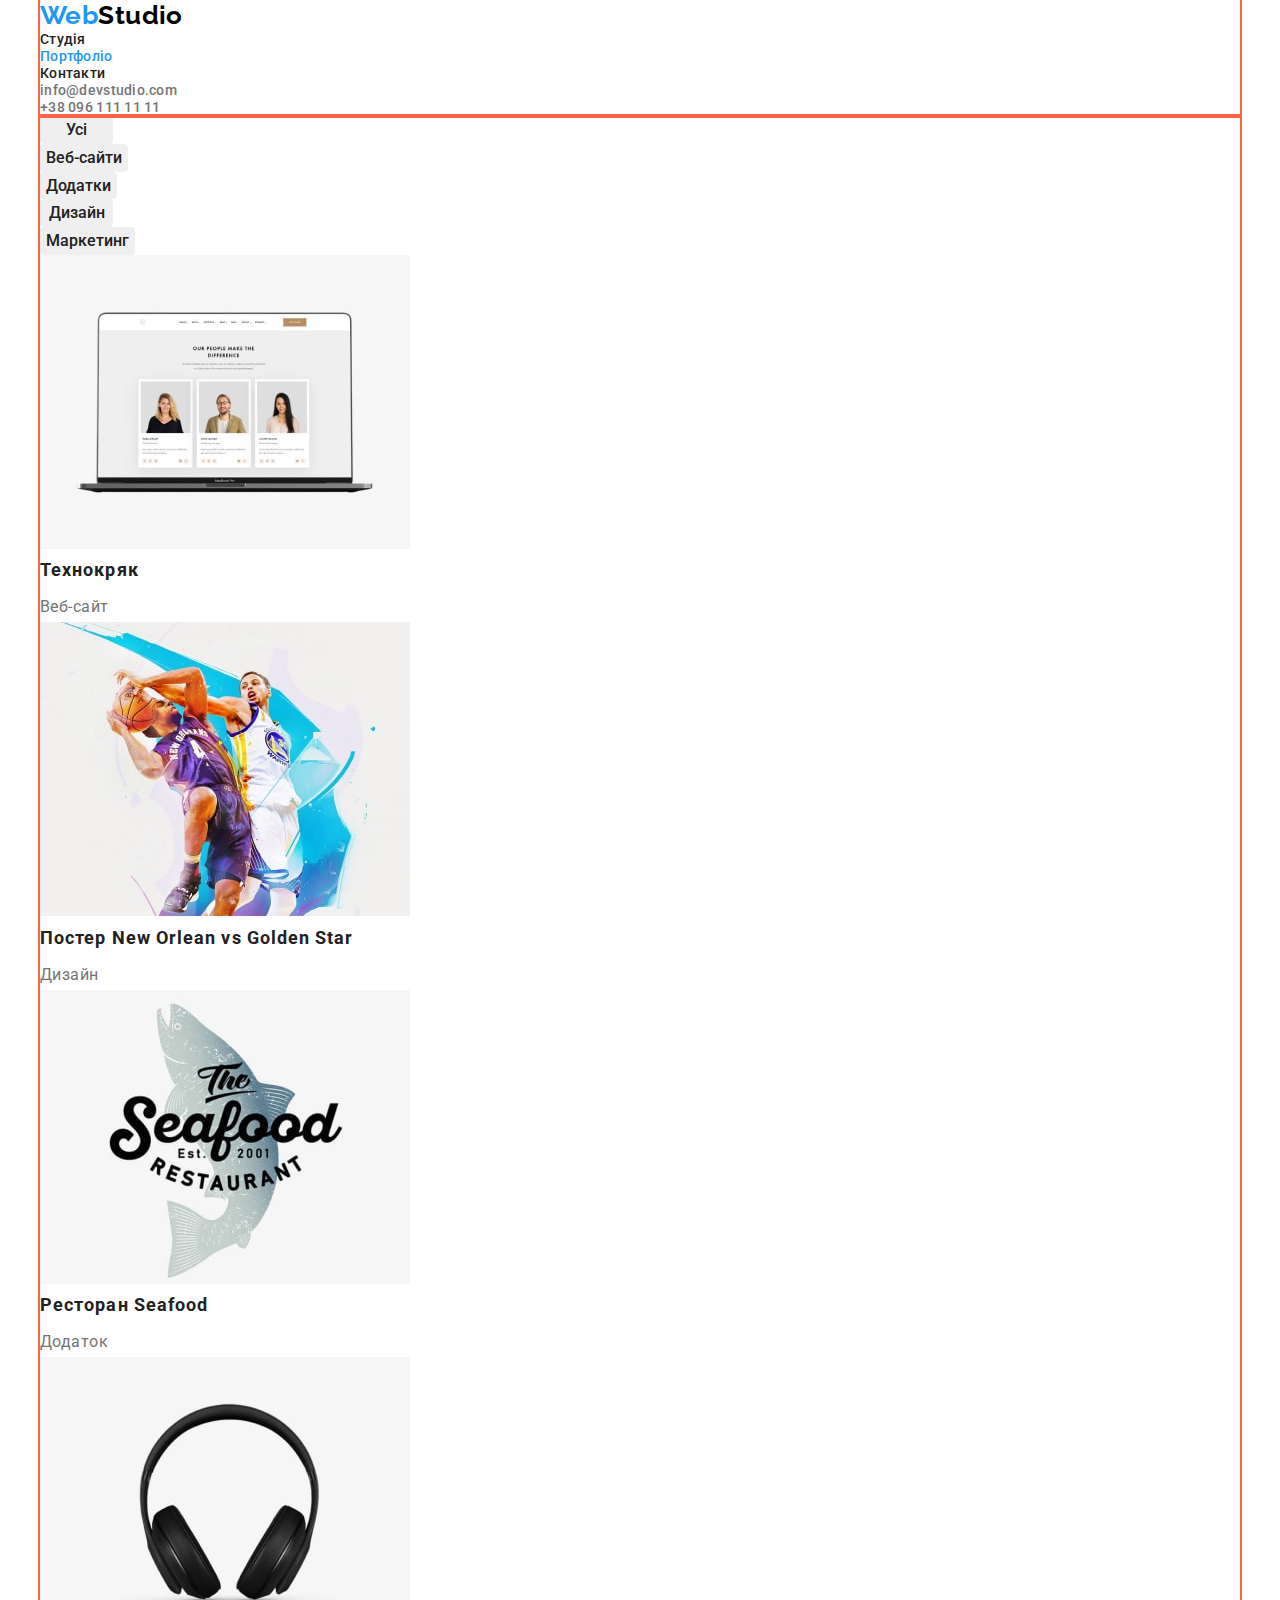
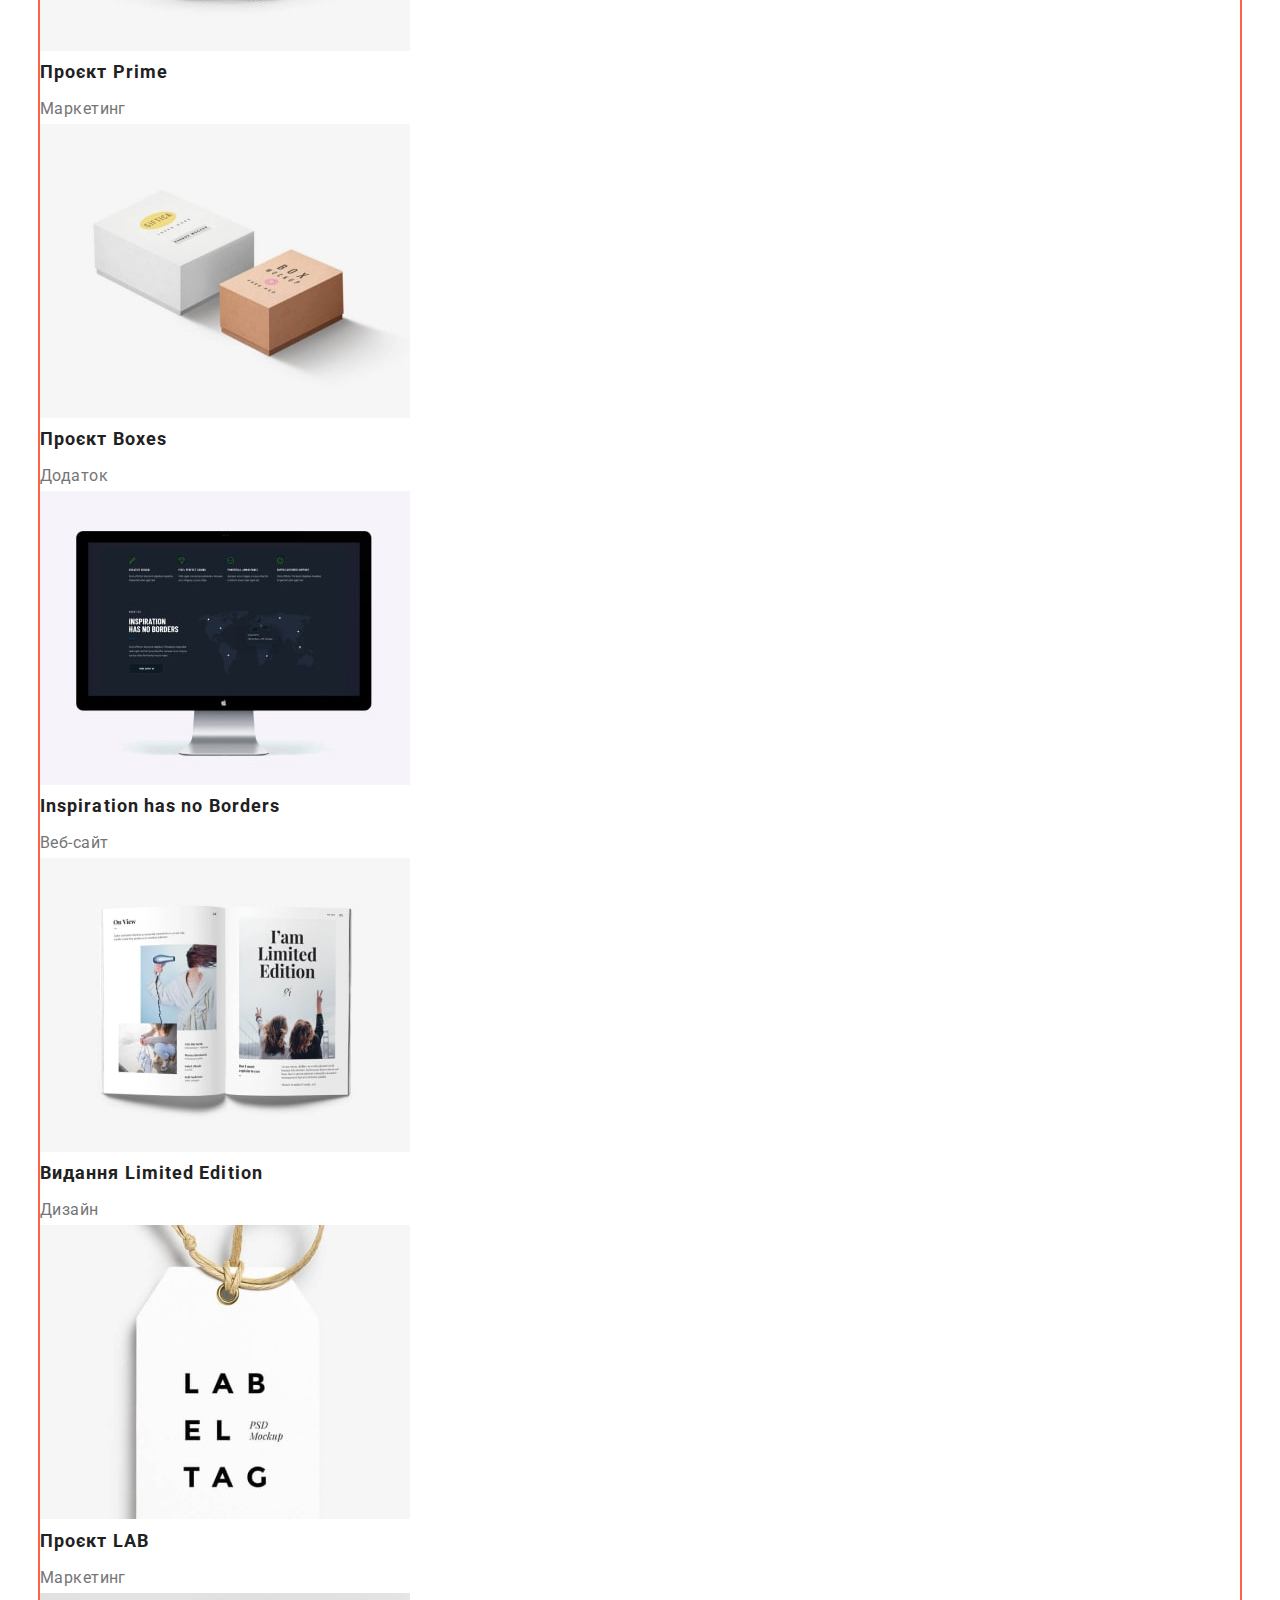
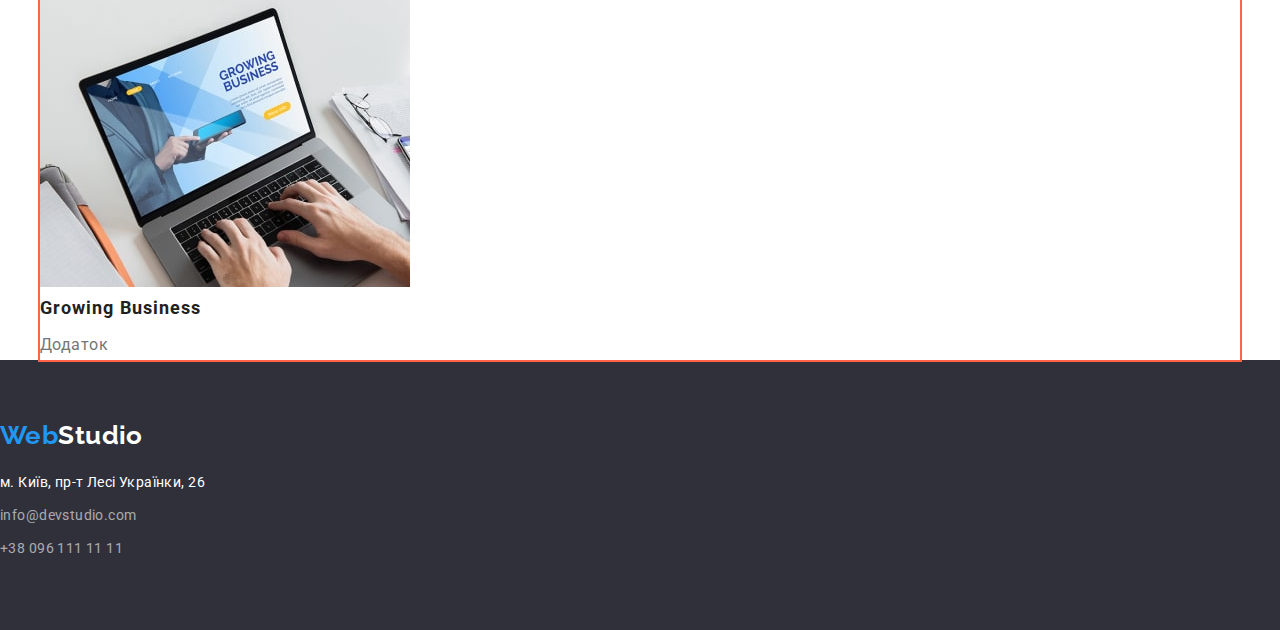
==== portfolio.html @ 676c5f04 "add container" ====
<!DOCTYPE html>
<html lang="uk">
  <head>
    <meta charset="UTF-8" />
    <meta http-equiv="X-UA-Compatible" content="IE=edge" />
    <meta name="viewport" content="width=device-width, initial-scale=1.0" />
    <title>WebStudio</title>
    <link rel="preconnect" href="https://fonts.googleapis.com" />
    <link rel="preconnect" href="https://fonts.gstatic.com" crossorigin />
    <link
      href="https://fonts.googleapis.com/css2?family=Raleway:wght@700&family=Roboto:wght@400;500;700;900&display=swap"
      rel="stylesheet"
    />
    <link
      rel="stylesheet"
      href="https://cdnjs.cloudflare.com/ajax/libs/modern-normalize/1.1.0/modern-normalize.min.css"
    />
    <link rel="stylesheet" href="./css/styles.css" />
  </head>
  <body>
    <!--header-->
    <header class="header">
      <div class="container">
        <nav class="nav">
          <a href="./index.html" class="logo link"
            ><span class="nav-logo">Web</span>Studio</a
          >
          <ul class="nav-list list">
            <li class="nav-item">
              <a href="./index.html" class="nav-link link">Студія</a>
            </li>
            <li class="nav-item">
              <a href="" class="nav-link link"
                ><span class="nav-inner">Портфоліо</span></a
              >
            </li>
            <li>
              <a href="" class="nav-link link">Контакти</a>
            </li>
          </ul>
        </nav>
        <ul class="nav-list list">
          <li class="contact-item">
            <a href="mailto:info@devstudio.com" class="nav-contact link"
              >info@devstudio.com</a
            >
          </li>
          <li class="contact-item">
            <a href="tel:+380961111111" class="nav-contact link"
              >+38 096 111 11 11</a
            >
          </li>
        </ul>
      </div>
    </header>

    <main>
      <!-- Content -->
      <section class="content section">
        <div class="container">
          <h1 class="visually-hidden">Portfolio</h1>

          <ul class="content-list list">
            <li class="content-btn-item">
              <button type="button" class="content-btn link">Усі</button>
            </li>
            <li class="content-btn-item">
              <button type="button" class="content-btn link">Веб-сайти</button>
            </li>
            <li class="content-btn-item">
              <button type="button" class="content-btn link">Додатки</button>
            </li>
            <li class="content-btn-item">
              <button type="button" class="content-btn link">Дизайн</button>
            </li>
            <li class="content-btn-item">
              <button type="button" class="content-btn link">Маркетинг</button>
            </li>
          </ul>
          <ul class="content-list list">
            <li class="content-item item">
              <img
                src="./images/img-portfolio1.jpg"
                alt="gallery"
                width="370"
                height="294"
              />
              <h2 class="content-title title">Технокряк</h2>
              <p class="content-text text">Веб-сайт</p>
            </li>
            <li class="content-item item">
              <img
                src="./images/img-portfolio2.jpg"
                alt="gallery"
                width="370"
                height="294"
              />
              <h2 class="content-title title">
                Постер New Orlean vs Golden Star
              </h2>
              <p class="content-text text">Дизайн</p>
            </li>
            <li class="content-item item">
              <img
                src="./images/img-portfolio3.jpg"
                alt="gallery"
                width="370"
                height="294"
              />
              <h2 class="content-title title">Ресторан Seafood</h2>
              <p class="content-text text">Додаток</p>
            </li>
            <li class="content-item item">
              <img
                src="./images/img-portfolio4.jpg"
                alt="gallery"
                width="370"
                height="294"
              />
              <h2 class="content-title title">Проєкт Prime</h2>
              <p class="content-text text">Маркетинг</p>
            </li>
            <li class="content-item item">
              <img
                src="./images/img-portfolio5.jpg"
                alt="gallery"
                width="370"
                height="294"
              />
              <h2 class="content-title title">Проєкт Boxes</h2>
              <p class="content-text text">Додаток</p>
            </li>
            <li class="content-item item">
              <img
                src="./images/img-portfolio6.jpg"
                alt="gallery"
                width="370"
                height="294"
              />
              <h2 class="content-title title">Inspiration has no Borders</h2>
              <p class="content-text text">Веб-сайт</p>
            </li>
            <li>
              <img
                src="./images/img-portfolio7.jpg"
                alt="gallery"
                width="370"
                height="294"
              />
              <h2 class="content-title title">Видання Limited Edition</h2>
              <p class="content-text text">Дизайн</p>
            </li>
            <li class="content-item item">
              <img
                src="./images/img-portfolio8.jpg"
                alt="gallery"
                width="370"
                height="294"
              />
              <h2 class="content-title title">Проєкт LAB</h2>
              <p class="content-text text">Маркетинг</p>
            </li>
            <li class="content-item item">
              <img
                src="./images/img-portfolio9.jpg"
                alt="gallery"
                width="370"
                height="294"
              />
              <h2 class="content-title title">Growing Business</h2>
              <p class="content-text text">Додаток</p>
            </li>
          </ul>
        </div>
      </section>
    </main>
    <!--Footer-->
    <footer class="footer">
      <a href="./index.html" class="logo link"
        ><span class="footer-logo">Web</span>Studio</a
      >
      <address class="address">
        <ul class="footer-list list">
          <li class="footer-item item">
            <a href="" class="footer-adress link"
              >м. Київ, пр-т Лесі Українки, 26</a
            >
          </li>
          <li class="footer-item item">
            <a href="mailto:info@devstudio.com " class="footer-contact link"
              >info@devstudio.com</a
            >
          </li>
          <li class="footer-item item">
            <a href="tel:+380961111111" class="footer-contact link"
              >+38 096 111 11 11</a
            >
          </li>
        </ul>
      </address>
    </footer>
  </body>
</html>
---- css/styles.css ----
/* основний колір текста  #757575; */
/* вторинний колір текста #212121; */
/* колір акцент #2196F3; */
/* білий #FFFFFF; */
/* чорний колір #000000 */

/* основний колір фона #F5F5F5; */
/* вторинний колір фона #F5F4FA; */
/* колір фона футера #2F303A; */

:root {
  --primary-text-color: #757575;
  --title-text-color: #212121;
  --accent: #2196f3;
  --white-color: #ffffff;
  --black-color: #000000;

  --primary-bcg-color: #f5f5f5;
  --secondary-bcg-color: #f5f4fa;
  --footer-bcg-color: #2f303a;

  --color-white-shadow: rgba(255, 255, 255, 0.6);
}

/* =========================================BODY*/

body {
  color: var(--primary-text-color);
  background-color: var(--white-color);
  font-family: "Roboto", sans-serif;
  font-size: 14px;
  letter-spacing: 0.03em;
}

.container {
  width: 1200px;
  margin: 0 auto;
  outline: 2px solid tomato;
}

.list {
  list-style: none;
  margin: 0;
  padding: 0;
}

.link {
  text-decoration: none;
  cursor: pointer;
}

.title {
  color: var(--title-text-color);
}

.visually-hidden {
  position: absolute;
  width: 1px;
  height: 1px;
  margin: -1px;
  border: 0;
  padding: 0;

  white-space: nowrap;
  clip-path: inset(100%);
  clip: rect(0 0 0 0);
  overflow: hidden;
}

/* =========================================LOGO*/
.logo {
  color: var(--black-color);

  font-family: "Raleway", cursive;
  font-weight: 700;
  font-size: 26px;
  line-height: 1.19;
}

.nav-logo {
  color: var(--accent);
}

.footer .logo {
  display: inline-block;
  color: var(--white-color);
  padding-top: 60px;
  margin-bottom: 20px;
}

.footer-logo {
  color: var(--accent);
}

/* =======================================NAV*/

.nav-link {
  color: var(--title-text-color);

  font-weight: 500;
  line-height: 1.14;
  letter-spacing: 0.02em;
}

.nav-link:hover,
.nav-link:focus {
  color: var(--accent);
}

.nav-inner {
  color: var(--accent);
}

.nav-contact {
  color: var(--primary-text-color);
  font-weight: 500;
  line-height: 1.14;
  letter-spacing: 0.02em;
}

.nav-contact:hover,
.nav-contact:focus {
  color: var(--accent);
}

/* ======================================HERO*/
.hero {
  background-color: var(--footer-bcg-color);
  color: var(--white-color);
  text-align: center;
}

.hero-title {
  font-weight: 900;
  font-size: 44px;
  line-height: 1.36;
  letter-spacing: 0.06em;
  text-transform: uppercase;

  margin-top: 0;
  margin-bottom: 30px;
}

.hero-btn {
  display: inline-block;
  padding: 10px 32px;
  border-radius: 4px;
  min-width: 216px;
  border: 0;

  color: var(--white-color);
  background-color: var(--accent);

  font-family: inherit;
  font-weight: 700;
  font-size: 16px;
  line-height: 1.88;
  text-align: center;
  letter-spacing: 0.06em;
  box-shadow: 0px 4px 4px rgba(0, 0, 0, 0.15);
}

.hero-btn:hover,
.hero-btn:focus {
  color: var(--title-text-color);
}

/* =====================================ABOUT*/
.about-title {
  font-size: 14px;
  line-height: 1.14;
  text-transform: uppercase;
  margin-top: 0;
  margin-bottom: 10px;
}

.about-text {
  line-height: 1.71;
  margin: 0;
}

.about-list {
  margin-bottom: 94px;
}

/* ======================================WORK*/

.section-title {
  font-size: 36px;
  line-height: 1.17;
  text-align: center;

  margin-top: 0;
  margin-bottom: 50px;
}

.work-list {
  margin-bottom: 94px;
}
/* ======================================TEAM*/

.team-subtitle {
  font-weight: 500;
  font-size: 16px;
  line-height: 1.18;
  text-align: center;
  margin-top: 0;
  margin-bottom: 10px;
}

.team-text {
  font-size: 16px;
  line-height: 1.18;
  text-align: center;
  margin: 0;
}

.team-list {
  margin-bottom: 94px;
}

/* ====================================FOOTER*/

.footer {
  background-color: var(--footer-bcg-color);
}

.address {
  font-style: normal;
}

.footer-contact,
.footer-adress {
  font-weight: 400;
  line-height: 1.71;
}

.footer-adress {
  color: var(--white-color);
}

.footer-contact:hover,
.footer-contact:focus {
  color: var(--accent);
}

.footer-contact {
  color: var(--color-white-shadow);
}

.footer-item {
  margin-bottom: 9px;
}

.footer-list {
  display: inline-block;
  margin-top: 0;
  padding-bottom: 60px;
}
/* =================================PORTFOLIO*/

/* ==================================CONTENT */

.content-btn {
  color: var(--title-text-color);
  font-family: inherit;
  font-weight: 500;
  font-size: 16px;
  line-height: 1.62;
  text-align: center;

  display: inline-block;
  border-radius: 4px;
  border: 0;
  min-width: 73px;
}

.content-btn:hover,
.content-btn:focus {
  background-color: var(--accent);
  color: var(--white-color);
}

.content-title {
  font-size: 18px;
  line-height: 2;
  letter-spacing: 0.06em;
  margin-top: 0;
  margin-bottom: 4px;
}

.content-text {
  font-size: 16px;
  line-height: 1.88;
  margin: 0;
}
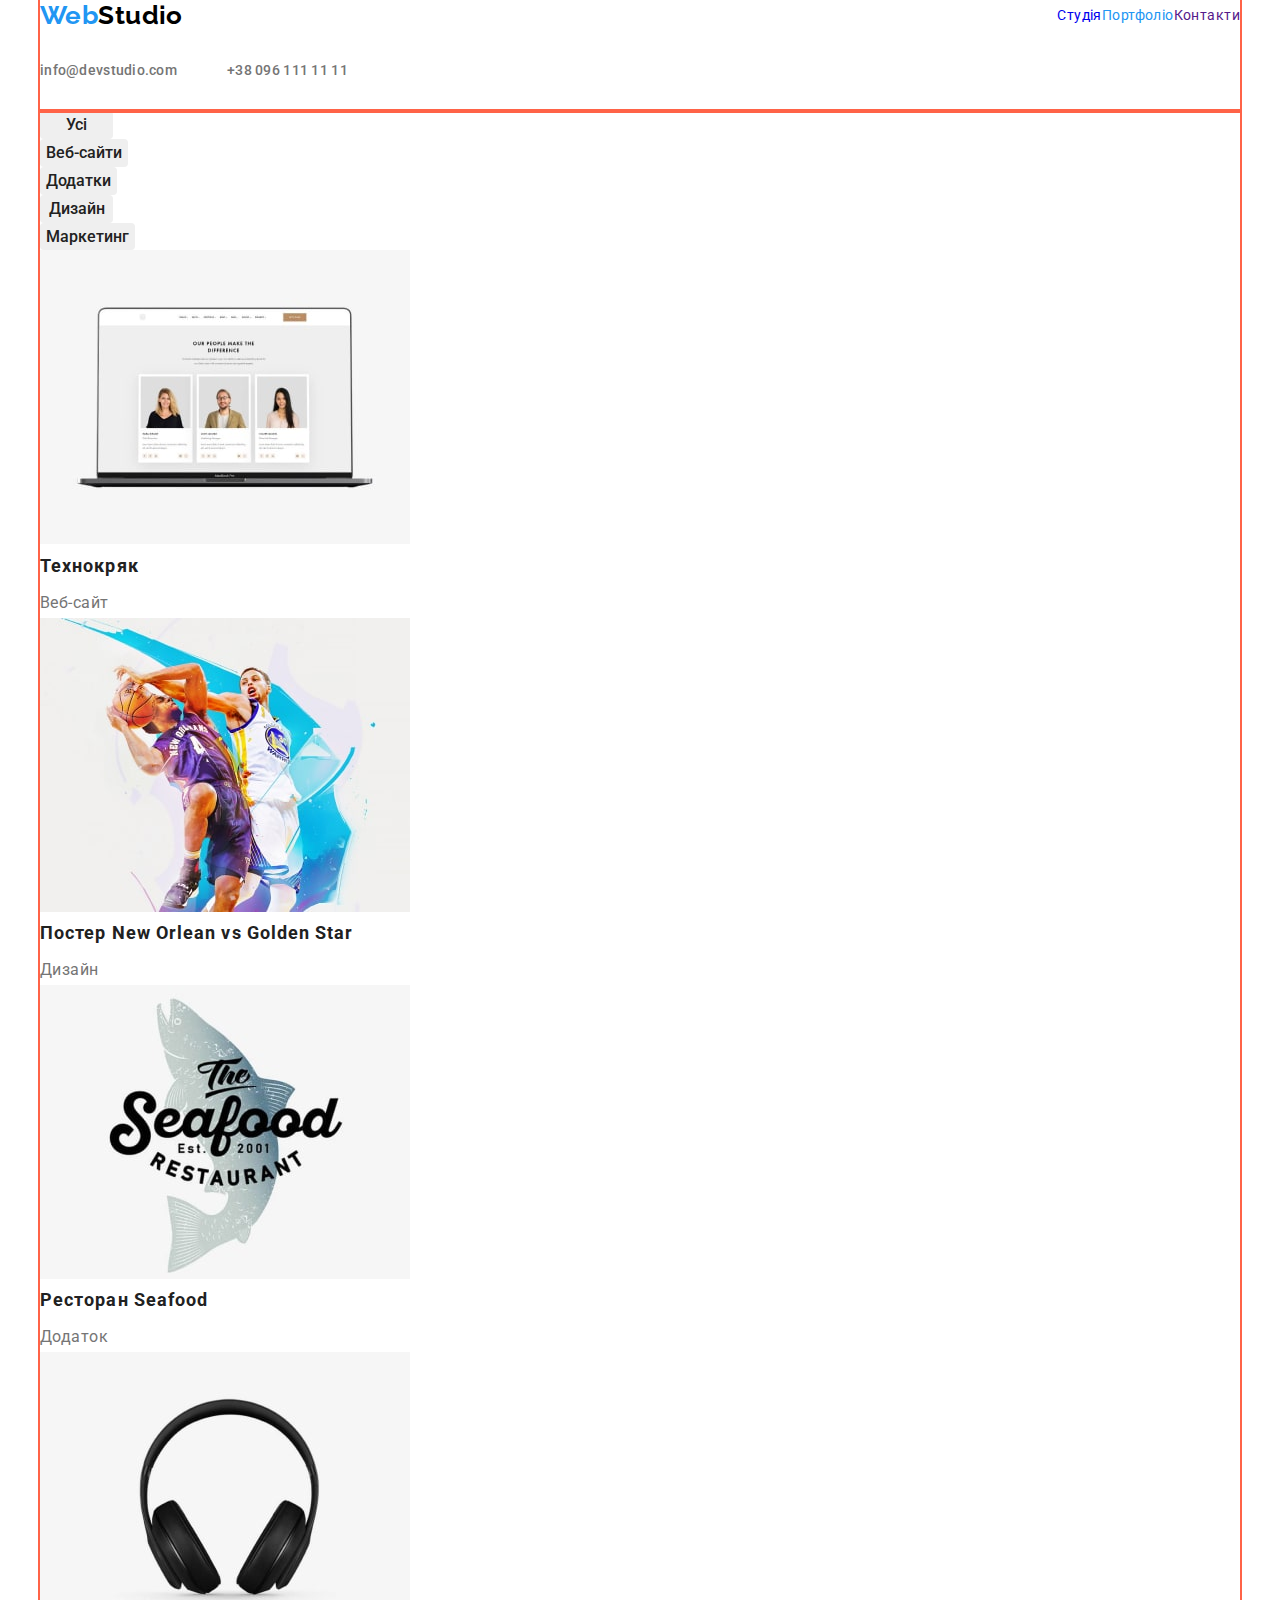
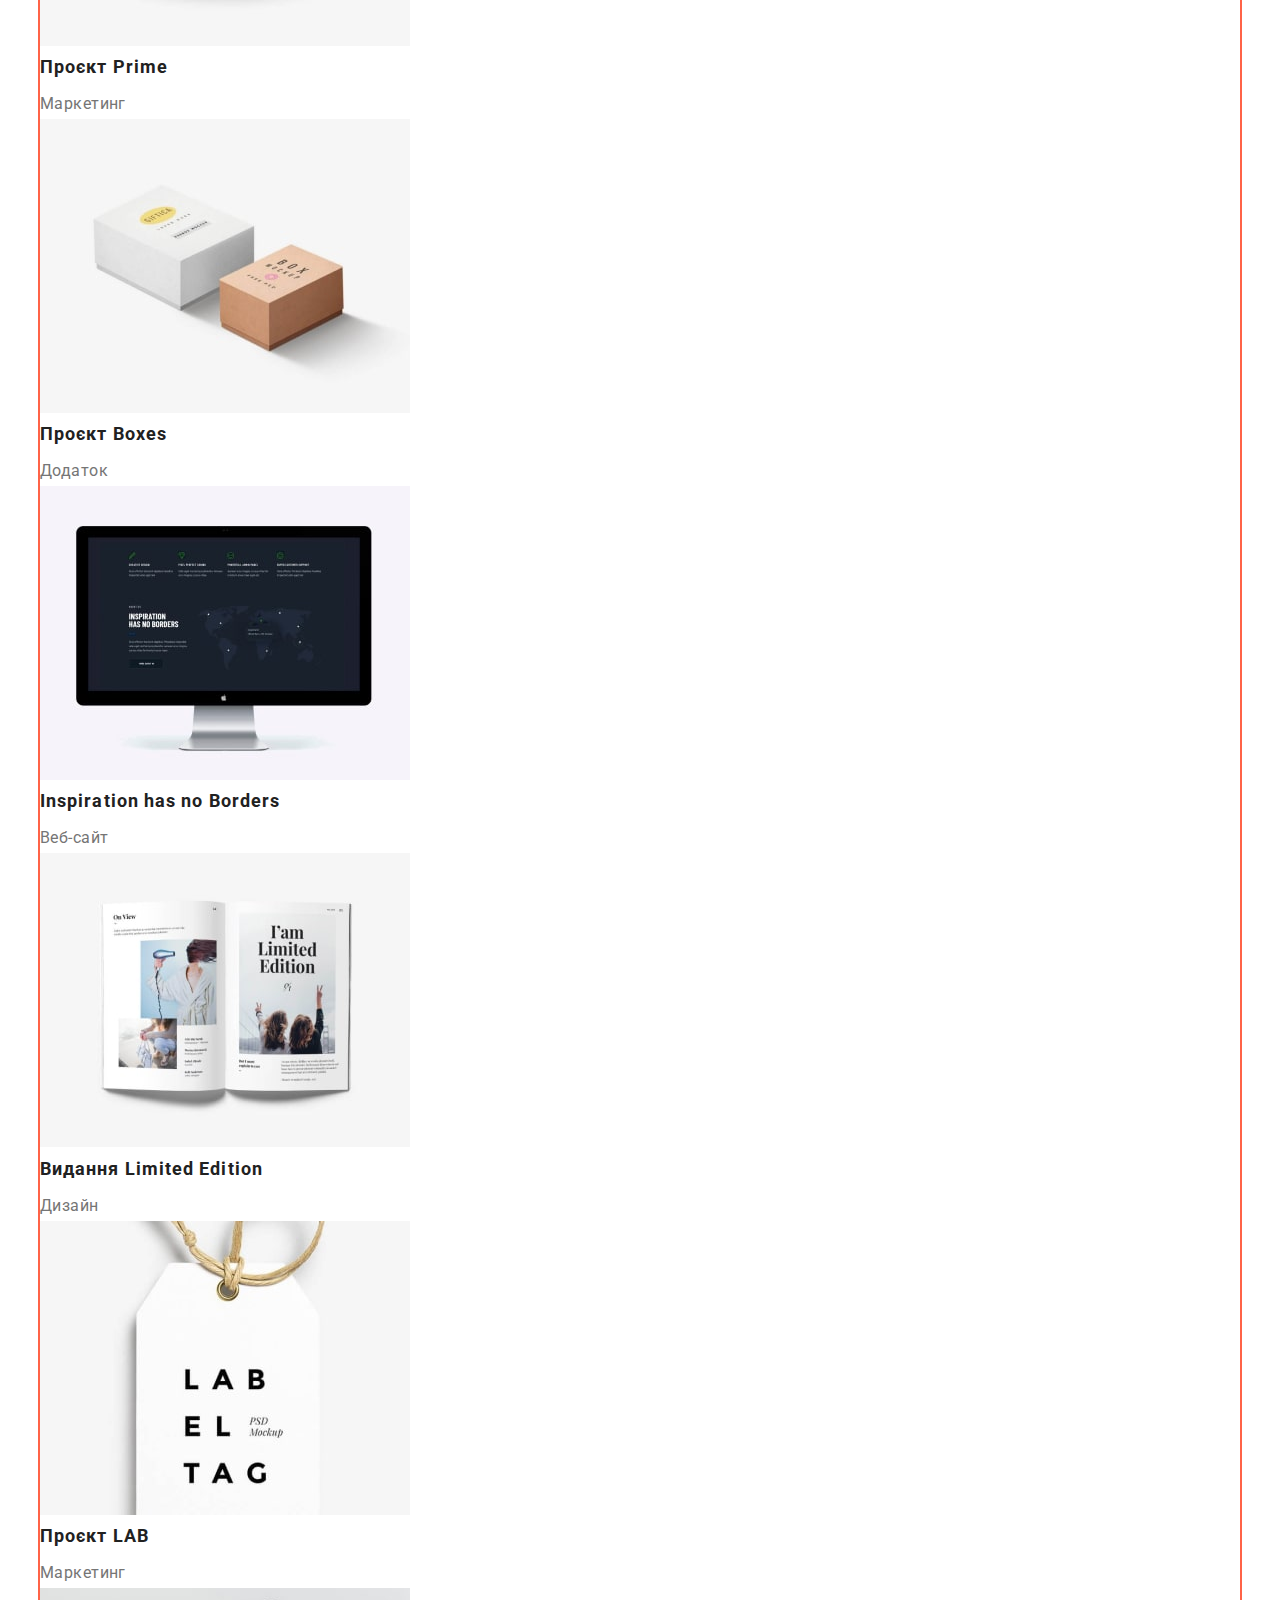
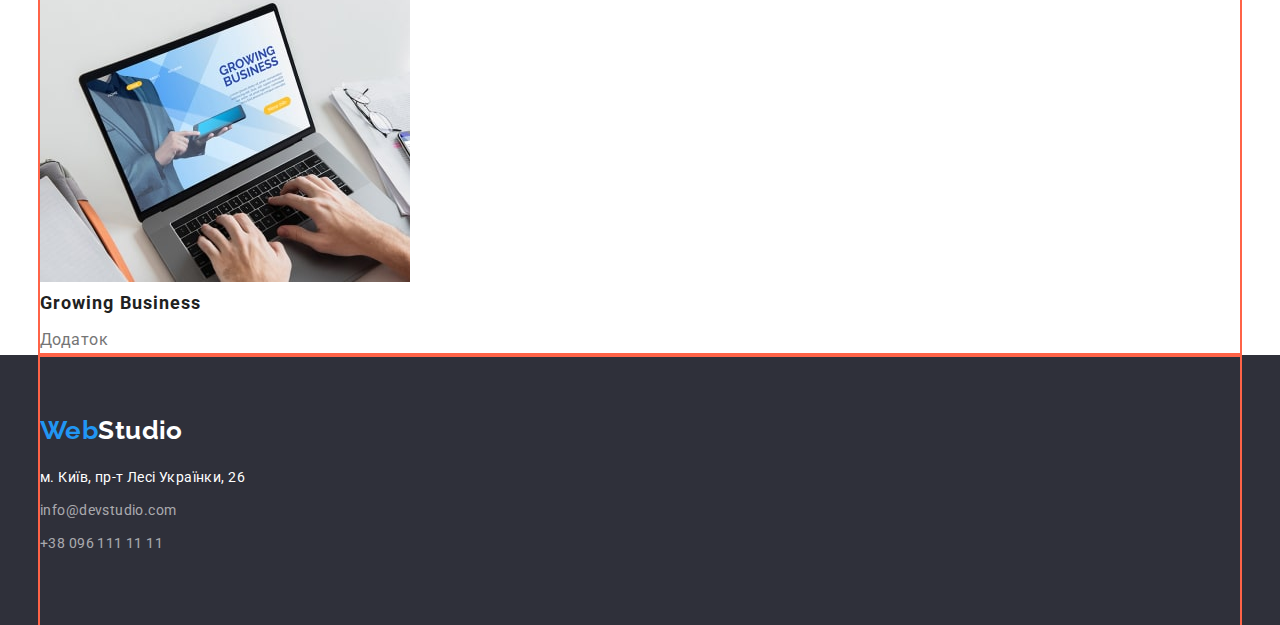
==== commit 24c53132: "haeder add flex" ====
--- a/portfolio.html
+++ b/portfolio.html
@@ -176,28 +176,30 @@
     </main>
     <!--Footer-->
     <footer class="footer">
-      <a href="./index.html" class="logo link"
-        ><span class="footer-logo">Web</span>Studio</a
-      >
-      <address class="address">
-        <ul class="footer-list list">
-          <li class="footer-item item">
-            <a href="" class="footer-adress link"
-              >м. Київ, пр-т Лесі Українки, 26</a
-            >
-          </li>
-          <li class="footer-item item">
-            <a href="mailto:info@devstudio.com " class="footer-contact link"
-              >info@devstudio.com</a
-            >
-          </li>
-          <li class="footer-item item">
-            <a href="tel:+380961111111" class="footer-contact link"
-              >+38 096 111 11 11</a
-            >
-          </li>
-        </ul>
-      </address>
+      <div class="container">
+        <a href="./index.html" class="logo link"
+          ><span class="footer-logo">Web</span>Studio</a
+        >
+        <address class="address">
+          <ul class="footer-list list">
+            <li class="footer-item item">
+              <a href="" class="footer-adress link"
+                >м. Київ, пр-т Лесі Українки, 26</a
+              >
+            </li>
+            <li class="footer-item item">
+              <a href="mailto:info@devstudio.com " class="footer-contact link"
+                >info@devstudio.com</a
+              >
+            </li>
+            <li class="footer-item item">
+              <a href="tel:+380961111111" class="footer-contact link"
+                >+38 096 111 11 11</a
+              >
+            </li>
+          </ul>
+        </address>
+      </div>
     </footer>
   </body>
 </html>
--- a/css/styles.css
+++ b/css/styles.css
@@ -94,9 +94,31 @@
 
 /* =======================================NAV*/
 
-.nav-link {
+.nav {
+  display: flex;
+  align-items: center;
+}
+
+/* nav menu */
+.nav-menu {
+  display: flex;
+  margin-left: 93px;
+}
+
+.nav-menu .nav-item:not(:last-child) {
+  margin-right: 50px;
+}
+
+.nav-list {
+  display: flex;
+  margin-left: auto;
+}
+
+.nav-menu .nav-link {
+  display: block;
+  padding: 32px 0;
+
   color: var(--title-text-color);
-
   font-weight: 500;
   line-height: 1.14;
   letter-spacing: 0.02em;
@@ -111,7 +133,16 @@
   color: var(--accent);
 }
 
-.nav-contact {
+/* nav list contact */
+
+.nav-list .contact-item:not(:last-child) {
+  margin-right: 50px;
+}
+
+.nav-list .nav-contact {
+  display: block;
+  padding: 32px 0;
+
   color: var(--primary-text-color);
   font-weight: 500;
   line-height: 1.14;
@@ -194,10 +225,14 @@
   margin-bottom: 50px;
 }
 
-.work-list {
+.work-item {
   margin-bottom: 94px;
 }
 /* ======================================TEAM*/
+
+.team {
+  background-color: var(--secondary-bcg-color);
+}
 
 .team-subtitle {
   font-weight: 500;
@@ -213,10 +248,6 @@
   line-height: 1.18;
   text-align: center;
   margin: 0;
-}
-
-.team-list {
-  margin-bottom: 94px;
 }
 
 /* ====================================FOOTER*/
@@ -253,7 +284,6 @@
 }
 
 .footer-list {
-  display: inline-block;
   margin-top: 0;
   padding-bottom: 60px;
 }
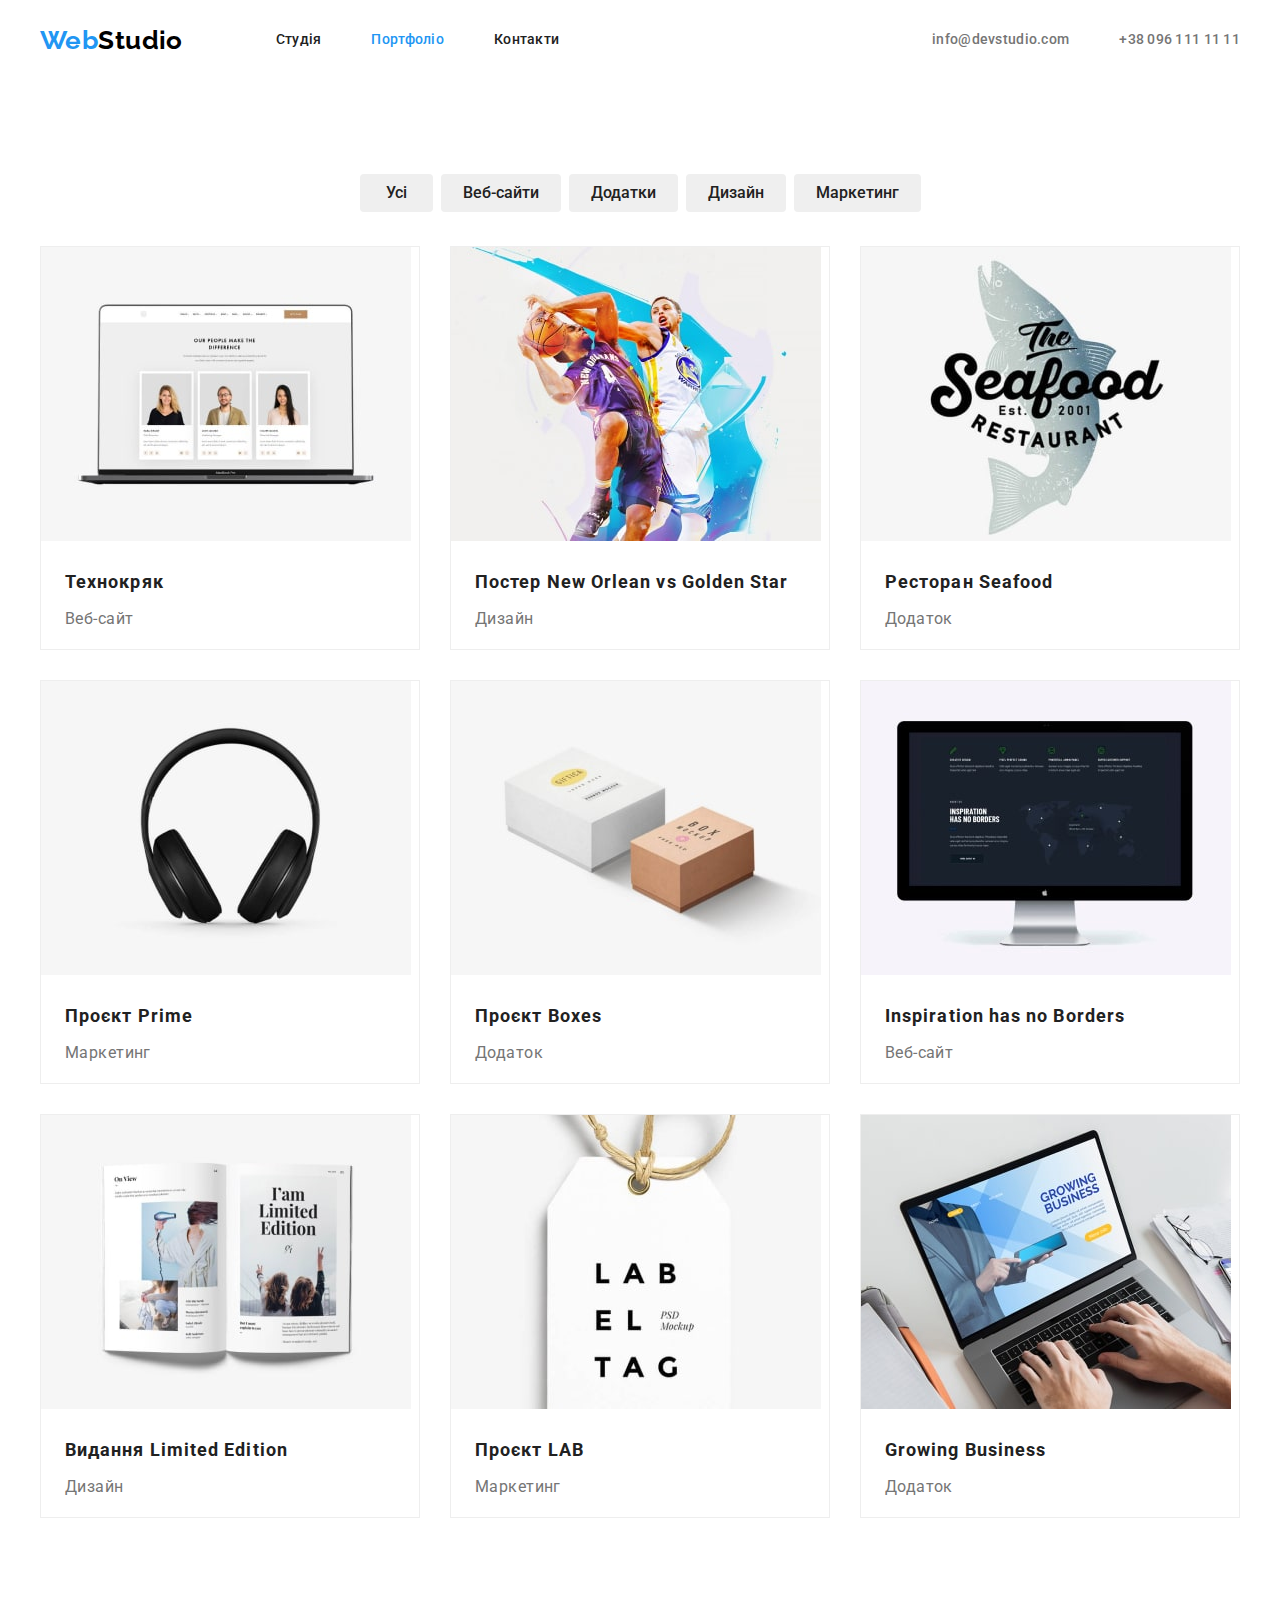
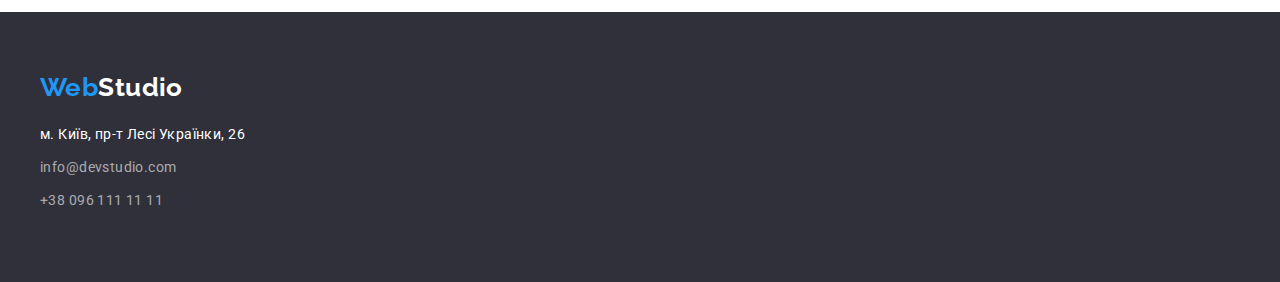
==== commit c2fd1b9b: "add flex studio and porfolio" ====
--- a/portfolio.html
+++ b/portfolio.html
@@ -20,12 +20,12 @@
   <body>
     <!--header-->
     <header class="header">
-      <div class="container">
-        <nav class="nav">
-          <a href="./index.html" class="logo link"
-            ><span class="nav-logo">Web</span>Studio</a
-          >
-          <ul class="nav-list list">
+      <div class="nav container">
+        <a href="./index.html" class="logo link"
+          ><span class="nav-logo">Web</span>Studio</a
+        >
+        <nav class="nav-main">
+          <ul class="nav-menu list">
             <li class="nav-item">
               <a href="./index.html" class="nav-link link">Студія</a>
             </li>
@@ -34,11 +34,12 @@
                 ><span class="nav-inner">Портфоліо</span></a
               >
             </li>
-            <li>
+            <li class="nav-item">
               <a href="" class="nav-link link">Контакти</a>
             </li>
           </ul>
         </nav>
+
         <ul class="nav-list list">
           <li class="contact-item">
             <a href="mailto:info@devstudio.com" class="nav-contact link"
@@ -61,114 +62,114 @@
           <h1 class="visually-hidden">Portfolio</h1>
 
           <ul class="content-list list">
-            <li class="content-btn-item">
+            <li class="content-item">
               <button type="button" class="content-btn link">Усі</button>
             </li>
-            <li class="content-btn-item">
+            <li class="content-item">
               <button type="button" class="content-btn link">Веб-сайти</button>
             </li>
-            <li class="content-btn-item">
+            <li class="content-item">
               <button type="button" class="content-btn link">Додатки</button>
             </li>
-            <li class="content-btn-item">
+            <li class="content-item">
               <button type="button" class="content-btn link">Дизайн</button>
             </li>
-            <li class="content-btn-item">
+            <li class="content-item">
               <button type="button" class="content-btn link">Маркетинг</button>
             </li>
           </ul>
-          <ul class="content-list list">
-            <li class="content-item item">
+          <ul class="gallery-list list">
+            <li class="gallery-item item">
               <img
                 src="./images/img-portfolio1.jpg"
                 alt="gallery"
                 width="370"
                 height="294"
               />
-              <h2 class="content-title title">Технокряк</h2>
-              <p class="content-text text">Веб-сайт</p>
-            </li>
-            <li class="content-item item">
+              <h2 class="gallery-title title">Технокряк</h2>
+              <p class="gallery-text text">Веб-сайт</p>
+            </li>
+            <li class="gallery-item item">
               <img
                 src="./images/img-portfolio2.jpg"
                 alt="gallery"
                 width="370"
                 height="294"
               />
-              <h2 class="content-title title">
+              <h2 class="gallery-title title">
                 Постер New Orlean vs Golden Star
               </h2>
-              <p class="content-text text">Дизайн</p>
-            </li>
-            <li class="content-item item">
+              <p class="gallery-text text">Дизайн</p>
+            </li>
+            <li class="gallery-item item">
               <img
                 src="./images/img-portfolio3.jpg"
                 alt="gallery"
                 width="370"
                 height="294"
               />
-              <h2 class="content-title title">Ресторан Seafood</h2>
-              <p class="content-text text">Додаток</p>
-            </li>
-            <li class="content-item item">
+              <h2 class="gallery-title title">Ресторан Seafood</h2>
+              <p class="gallery-text text">Додаток</p>
+            </li>
+            <li class="gallery-item item">
               <img
                 src="./images/img-portfolio4.jpg"
                 alt="gallery"
                 width="370"
                 height="294"
               />
-              <h2 class="content-title title">Проєкт Prime</h2>
-              <p class="content-text text">Маркетинг</p>
-            </li>
-            <li class="content-item item">
+              <h2 class="gallery-title title">Проєкт Prime</h2>
+              <p class="gallery-text text">Маркетинг</p>
+            </li>
+            <li class="gallery-item item">
               <img
                 src="./images/img-portfolio5.jpg"
                 alt="gallery"
                 width="370"
                 height="294"
               />
-              <h2 class="content-title title">Проєкт Boxes</h2>
-              <p class="content-text text">Додаток</p>
-            </li>
-            <li class="content-item item">
+              <h2 class="gallery-title title">Проєкт Boxes</h2>
+              <p class="gallery-text text">Додаток</p>
+            </li>
+            <li class="gallery-item item">
               <img
                 src="./images/img-portfolio6.jpg"
                 alt="gallery"
                 width="370"
                 height="294"
               />
-              <h2 class="content-title title">Inspiration has no Borders</h2>
-              <p class="content-text text">Веб-сайт</p>
-            </li>
-            <li>
+              <h2 class="gallery-title title">Inspiration has no Borders</h2>
+              <p class="gallery-text text">Веб-сайт</p>
+            </li>
+            <li class="gallery-item item">
               <img
                 src="./images/img-portfolio7.jpg"
                 alt="gallery"
                 width="370"
                 height="294"
               />
-              <h2 class="content-title title">Видання Limited Edition</h2>
-              <p class="content-text text">Дизайн</p>
-            </li>
-            <li class="content-item item">
+              <h2 class="gallery-title title">Видання Limited Edition</h2>
+              <p class="gallery-text text">Дизайн</p>
+            </li>
+            <li class="gallery-item item">
               <img
                 src="./images/img-portfolio8.jpg"
                 alt="gallery"
                 width="370"
                 height="294"
               />
-              <h2 class="content-title title">Проєкт LAB</h2>
-              <p class="content-text text">Маркетинг</p>
-            </li>
-            <li class="content-item item">
+              <h2 class="gallery-title title">Проєкт LAB</h2>
+              <p class="gallery-text text">Маркетинг</p>
+            </li>
+            <li class="gallery-item item">
               <img
                 src="./images/img-portfolio9.jpg"
                 alt="gallery"
                 width="370"
                 height="294"
               />
-              <h2 class="content-title title">Growing Business</h2>
-              <p class="content-text text">Додаток</p>
+              <h2 class="gallery-title title">Growing Business</h2>
+              <p class="gallery-text text">Додаток</p>
             </li>
           </ul>
         </div>
--- a/css/styles.css
+++ b/css/styles.css
@@ -34,8 +34,9 @@
 
 .container {
   width: 1200px;
+  /* padding: 0 15px 0 15px; */
   margin: 0 auto;
-  outline: 2px solid tomato;
+  /* outline: 2px solid tomato; */
 }
 
 .list {
@@ -109,11 +110,6 @@
   margin-right: 50px;
 }
 
-.nav-list {
-  display: flex;
-  margin-left: auto;
-}
-
 .nav-menu .nav-link {
   display: block;
   padding: 32px 0;
@@ -134,6 +130,11 @@
 }
 
 /* nav list contact */
+
+.nav-list {
+  display: flex;
+  margin-left: auto;
+}
 
 .nav-list .contact-item:not(:last-child) {
   margin-right: 50px;
@@ -181,7 +182,6 @@
 
   color: var(--white-color);
   background-color: var(--accent);
-
   font-family: inherit;
   font-weight: 700;
   font-size: 16px;
@@ -197,12 +197,26 @@
 }
 
 /* =====================================ABOUT*/
+
+.about-list {
+  margin: 94px 0;
+  display: flex;
+}
+
+.about-item {
+  width: calc((100% / 90px) / 4);
+  margin-right: 30px;
+}
+
+.about-item:nth-child(4n) {
+  margin-right: 0;
+}
+
 .about-title {
   font-size: 14px;
   line-height: 1.14;
   text-transform: uppercase;
-  margin-top: 0;
-  margin-bottom: 10px;
+  margin: 0 0 10px 0;
 }
 
 .about-text {
@@ -210,28 +224,54 @@
   margin: 0;
 }
 
-.about-list {
+/* ======================================WORK*/
+
+.work-list {
+  display: flex;
   margin-bottom: 94px;
 }
 
-/* ======================================WORK*/
+.work-item {
+  width: calc((100% - 2 * 30px) / 3);
+  margin-right: 30px;
+}
+
+.work-item:nth-child(3n) {
+  margin-right: 0;
+}
 
 .section-title {
   font-size: 36px;
   line-height: 1.17;
   text-align: center;
 
-  margin-top: 0;
-  margin-bottom: 50px;
-}
-
-.work-item {
-  margin-bottom: 94px;
-}
+  margin-top: 0 0 50px 0;
+}
+
 /* ======================================TEAM*/
 
 .team {
   background-color: var(--secondary-bcg-color);
+}
+
+.team-list {
+  display: flex;
+  margin-bottom: 94px;
+}
+
+.team-item {
+  width: calc((100%-3 * 30px) / 4);
+  margin-right: 30px;
+
+  width: 270px;
+  height: 368px;
+  box-shadow: 0px 1px 3px rgba(0, 0, 0, 0.12), 0px 1px 1px rgba(0, 0, 0, 0.14),
+    0px 2px 1px rgba(0, 0, 0, 0.2);
+  border-radius: 0px 0px 4px 4px;
+}
+
+.team-item:nth-child(4n) {
+  margin-right: 0;
 }
 
 .team-subtitle {
@@ -239,7 +279,7 @@
   font-size: 16px;
   line-height: 1.18;
   text-align: center;
-  margin-top: 0;
+  margin-top: 30px;
   margin-bottom: 10px;
 }
 
@@ -290,6 +330,58 @@
 /* =================================PORTFOLIO*/
 
 /* ==================================CONTENT */
+
+/* Content-list */
+.content-list {
+  display: flex;
+  justify-content: center;
+  margin-bottom: 34px;
+  margin-top: 94px;
+}
+
+.content-list .content-item + .content-item {
+  margin-left: 8px;
+}
+
+/* Gallery list */
+
+.gallery-list {
+  display: flex;
+  flex-wrap: wrap;
+  margin-bottom: 94px;
+}
+
+.gallery-item {
+  box-sizing: border-box;
+
+  border: 1px solid #eeeeee;
+  width: 370px;
+  height: 404px;
+  margin-right: 30px;
+  margin-bottom: 30px;
+  width: calc((100% - 2 * 30px) / 3);
+}
+
+.gallery-item:nth-child(3n) {
+  margin-right: 0;
+}
+
+.gallery-item:nth-last-child(-n + 3) {
+  margin-bottom: 0;
+}
+
+.gallery-title {
+  font-size: 18px;
+  line-height: 2;
+  letter-spacing: 0.06em;
+  margin: 20px 24px 0 24px;
+}
+
+.gallery-text {
+  font-size: 16px;
+  line-height: 1.88;
+  margin: 4px 24px 20px 24px;
+}
 
 .content-btn {
   color: var(--title-text-color);
@@ -303,6 +395,7 @@
   border-radius: 4px;
   border: 0;
   min-width: 73px;
+  padding: 6px 22px;
 }
 
 .content-btn:hover,
@@ -310,17 +403,3 @@
   background-color: var(--accent);
   color: var(--white-color);
 }
-
-.content-title {
-  font-size: 18px;
-  line-height: 2;
-  letter-spacing: 0.06em;
-  margin-top: 0;
-  margin-bottom: 4px;
-}
-
-.content-text {
-  font-size: 16px;
-  line-height: 1.88;
-  margin: 0;
-}
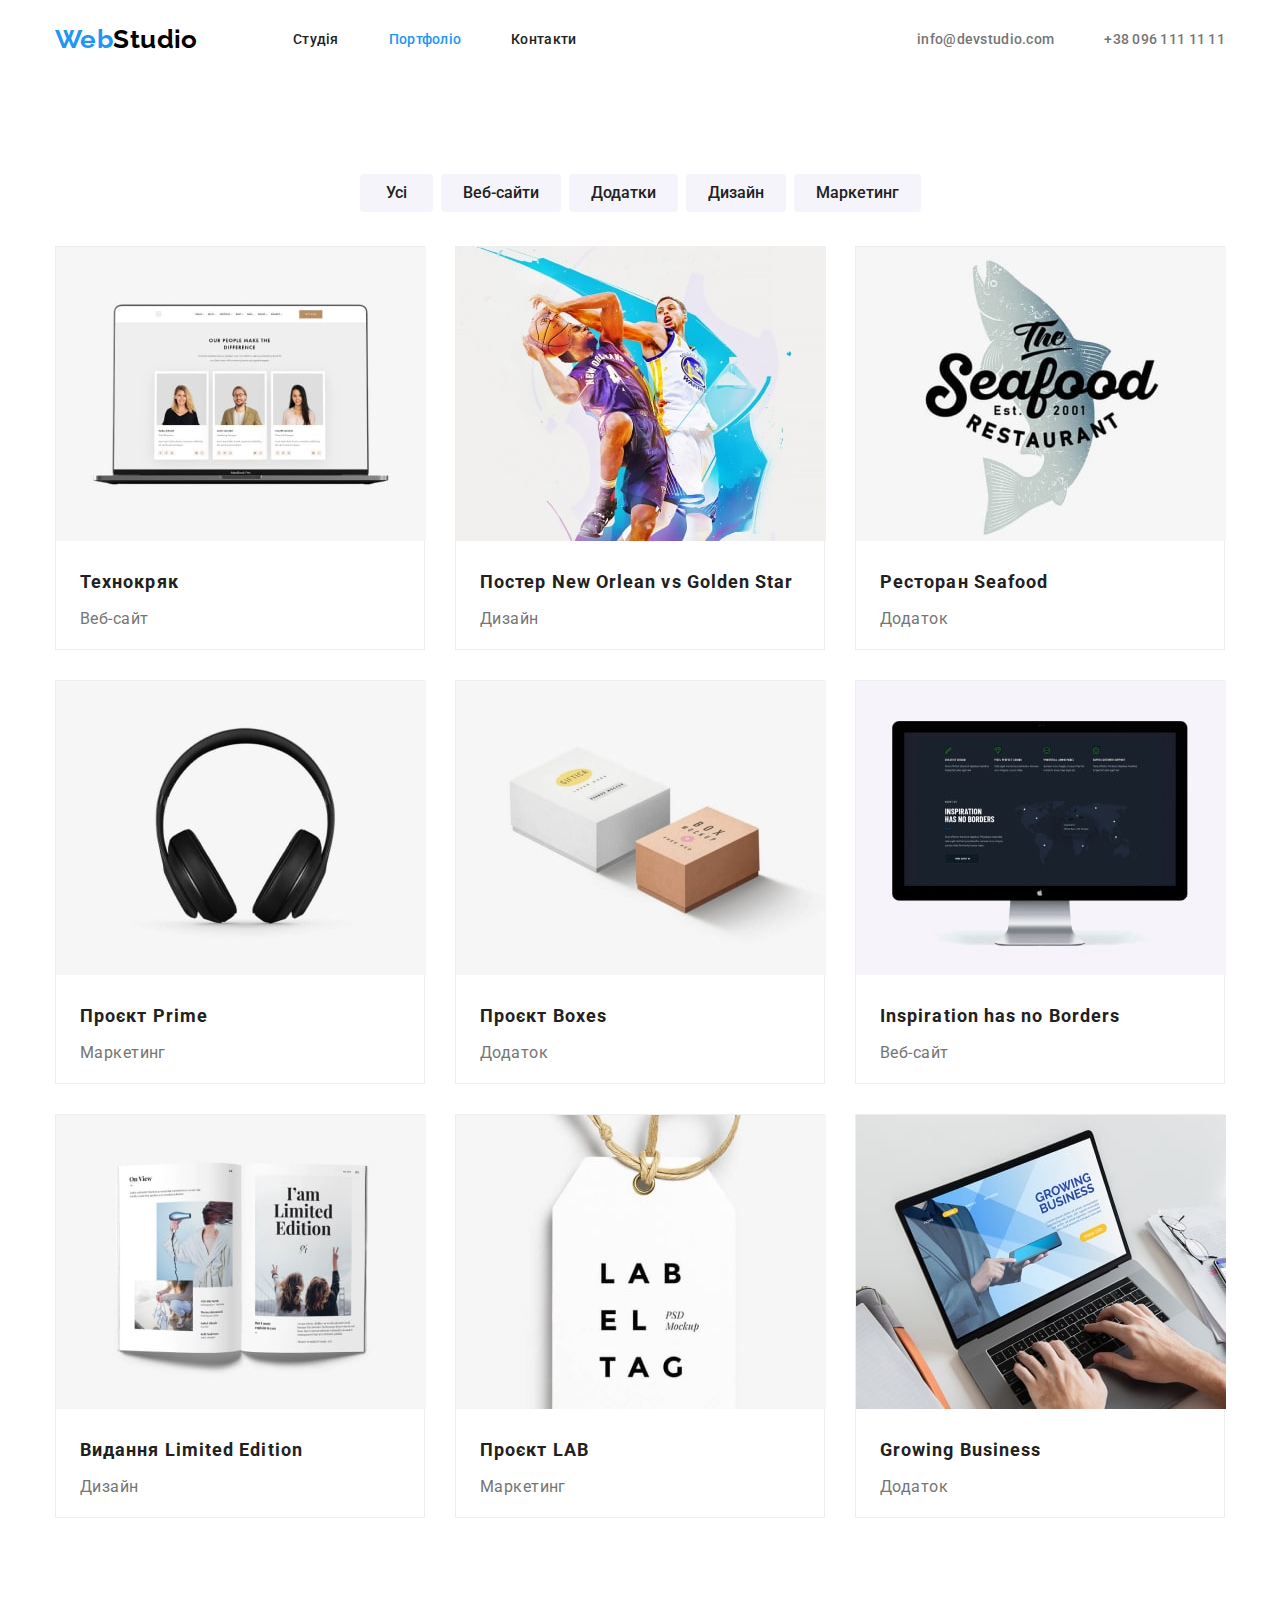
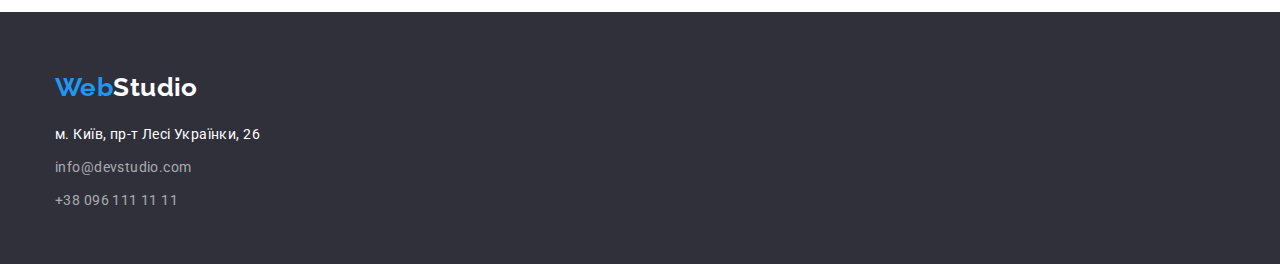
==== commit 7889a985: "full hw3" ====
--- a/portfolio.html
+++ b/portfolio.html
@@ -21,8 +21,8 @@
     <!--header-->
     <header class="header">
       <div class="nav container">
-        <a href="./index.html" class="logo link"
-          ><span class="nav-logo">Web</span>Studio</a
+        <a href="./index.html" class="nav-logo logo link"
+          ><span class="navigate-logo">Web</span>Studio</a
         >
         <nav class="nav-main">
           <ul class="nav-menu list">
--- a/css/styles.css
+++ b/css/styles.css
@@ -34,7 +34,7 @@
 
 .container {
   width: 1200px;
-  /* padding: 0 15px 0 15px; */
+  padding: 0 15px 0 15px;
   margin: 0 auto;
   /* outline: 2px solid tomato; */
 }
@@ -52,6 +52,22 @@
 
 .title {
   color: var(--title-text-color);
+}
+
+p,
+h1,
+h2,
+h3,
+h4,
+h5,
+h6 {
+  margin: 0;
+}
+
+ul,
+ol {
+  margin: 0;
+  padding-left: 0;
 }
 
 .visually-hidden {
@@ -79,14 +95,20 @@
 }
 
 .nav-logo {
+  min-width: 145px;
+  padding: 24px 0 25px 0;
+}
+
+.navigate-logo {
   color: var(--accent);
 }
 
 .footer .logo {
   display: inline-block;
-  color: var(--white-color);
   padding-top: 60px;
   margin-bottom: 20px;
+
+  color: var(--white-color);
 }
 
 .footer-logo {
@@ -169,19 +191,25 @@
   letter-spacing: 0.06em;
   text-transform: uppercase;
 
-  margin-top: 0;
-  margin-bottom: 30px;
+  display: block;
+  padding: 200px 0 30px 0;
+  max-width: 696px;
+  text-align: center;
+  margin: 0 auto;
 }
 
 .hero-btn {
-  display: inline-block;
+  display: flex;
+  align-items: center;
   padding: 10px 32px;
+  margin: 0 auto;
   border-radius: 4px;
   min-width: 216px;
   border: 0;
 
   color: var(--white-color);
   background-color: var(--accent);
+
   font-family: inherit;
   font-weight: 700;
   font-size: 16px;
@@ -199,8 +227,8 @@
 /* =====================================ABOUT*/
 
 .about-list {
+  display: flex;
   margin: 94px 0;
-  display: flex;
 }
 
 .about-item {
@@ -213,15 +241,16 @@
 }
 
 .about-title {
+  margin-bottom: 10px;
+
   font-size: 14px;
   line-height: 1.14;
   text-transform: uppercase;
-  margin: 0 0 10px 0;
 }
 
 .about-text {
+  max-width: 270px;
   line-height: 1.71;
-  margin: 0;
 }
 
 /* ======================================WORK*/
@@ -232,6 +261,8 @@
 }
 
 .work-item {
+  display: block;
+  height: 294px;
   width: calc((100% - 2 * 30px) / 3);
   margin-right: 30px;
 }
@@ -240,12 +271,13 @@
   margin-right: 0;
 }
 
-.section-title {
+.work-section-title,
+.team-section-title {
+  padding-bottom: 50px;
+
   font-size: 36px;
   line-height: 1.17;
   text-align: center;
-
-  margin-top: 0 0 50px 0;
 }
 
 /* ======================================TEAM*/
@@ -262,9 +294,9 @@
 .team-item {
   width: calc((100%-3 * 30px) / 4);
   margin-right: 30px;
-
   width: 270px;
   height: 368px;
+
   box-shadow: 0px 1px 3px rgba(0, 0, 0, 0.12), 0px 1px 1px rgba(0, 0, 0, 0.14),
     0px 2px 1px rgba(0, 0, 0, 0.2);
   border-radius: 0px 0px 4px 4px;
@@ -274,20 +306,26 @@
   margin-right: 0;
 }
 
+.team-section-title {
+  padding-top: 94px;
+}
+
 .team-subtitle {
+  margin-top: 30px;
+  margin-bottom: 10px;
+
   font-weight: 500;
   font-size: 16px;
   line-height: 1.18;
   text-align: center;
-  margin-top: 30px;
-  margin-bottom: 10px;
 }
 
 .team-text {
+  margin: 0;
+
   font-size: 16px;
   line-height: 1.18;
   text-align: center;
-  margin: 0;
 }
 
 /* ====================================FOOTER*/
@@ -298,6 +336,16 @@
 
 .address {
   font-style: normal;
+  padding-bottom: 60px;
+}
+
+.footer-list {
+  width: 231px;
+  height: 81px;
+}
+
+.footer-list .footer-item + .footer-item {
+  margin-top: 9px;
 }
 
 .footer-contact,
@@ -319,14 +367,6 @@
   color: var(--color-white-shadow);
 }
 
-.footer-item {
-  margin-bottom: 9px;
-}
-
-.footer-list {
-  margin-top: 0;
-  padding-bottom: 60px;
-}
 /* =================================PORTFOLIO*/
 
 /* ==================================CONTENT */
@@ -337,65 +377,28 @@
   justify-content: center;
   margin-bottom: 34px;
   margin-top: 94px;
+  min-width: 575px;
 }
 
 .content-list .content-item + .content-item {
   margin-left: 8px;
 }
 
-/* Gallery list */
-
-.gallery-list {
-  display: flex;
-  flex-wrap: wrap;
-  margin-bottom: 94px;
-}
-
-.gallery-item {
-  box-sizing: border-box;
-
-  border: 1px solid #eeeeee;
-  width: 370px;
-  height: 404px;
-  margin-right: 30px;
-  margin-bottom: 30px;
-  width: calc((100% - 2 * 30px) / 3);
-}
-
-.gallery-item:nth-child(3n) {
-  margin-right: 0;
-}
-
-.gallery-item:nth-last-child(-n + 3) {
-  margin-bottom: 0;
-}
-
-.gallery-title {
-  font-size: 18px;
-  line-height: 2;
-  letter-spacing: 0.06em;
-  margin: 20px 24px 0 24px;
-}
-
-.gallery-text {
-  font-size: 16px;
-  line-height: 1.88;
-  margin: 4px 24px 20px 24px;
-}
-
 .content-btn {
-  color: var(--title-text-color);
-  font-family: inherit;
-  font-weight: 500;
-  font-size: 16px;
-  line-height: 1.62;
-  text-align: center;
-
   display: inline-block;
   border-radius: 4px;
   border: 0;
   min-width: 73px;
   padding: 6px 22px;
+
+  color: var(--title-text-color);
+  background-color: var(--secondary-bcg-color);
+
+  font-family: inherit;
+  font-weight: 500;
+  font-size: 16px;
+  line-height: 1.62;
+  text-align: center;
 }
 
 .content-btn:hover,
@@ -403,3 +406,46 @@
   background-color: var(--accent);
   color: var(--white-color);
 }
+
+/* Gallery list */
+
+.gallery-list {
+  display: flex;
+  flex-wrap: wrap;
+  margin-bottom: 94px;
+}
+
+.gallery-item {
+  display: block;
+  width: calc((100% - 2 * 30px) / 3);
+  max-height: 404px;
+  min-width: 370px;
+  margin-right: 30px;
+  margin-bottom: 30px;
+  border: 1px solid #eeeeee;
+}
+
+.gallery-item:nth-child(3n) {
+  margin-right: 0;
+}
+
+.gallery-item:nth-last-child(-n + 3) {
+  margin-bottom: 0;
+}
+
+.gallery-title {
+  padding: 20px 24px 0 24px;
+  margin: 0;
+
+  font-size: 18px;
+  line-height: 2;
+  letter-spacing: 0.06em;
+}
+
+.gallery-text {
+  padding: 4px 24px 20px 24px;
+  margin: 0;
+
+  font-size: 16px;
+  line-height: 1.88;
+}
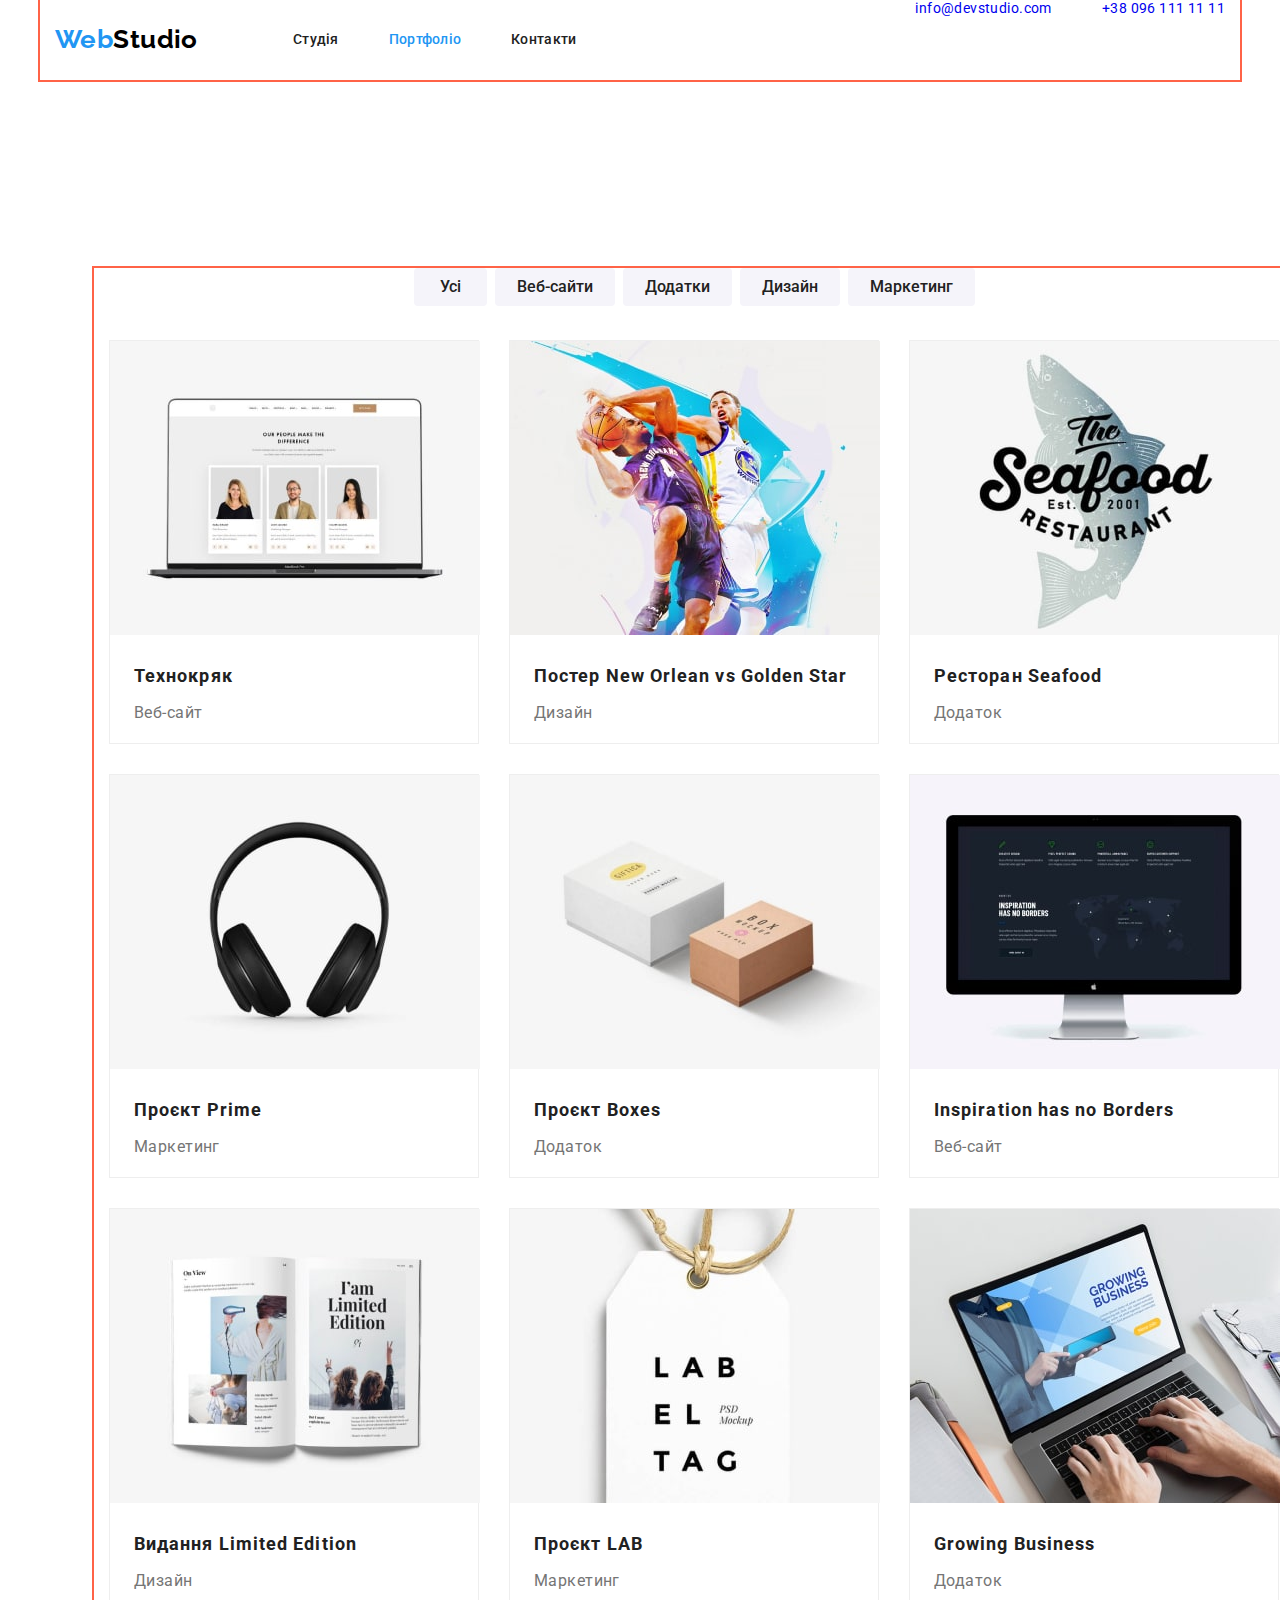
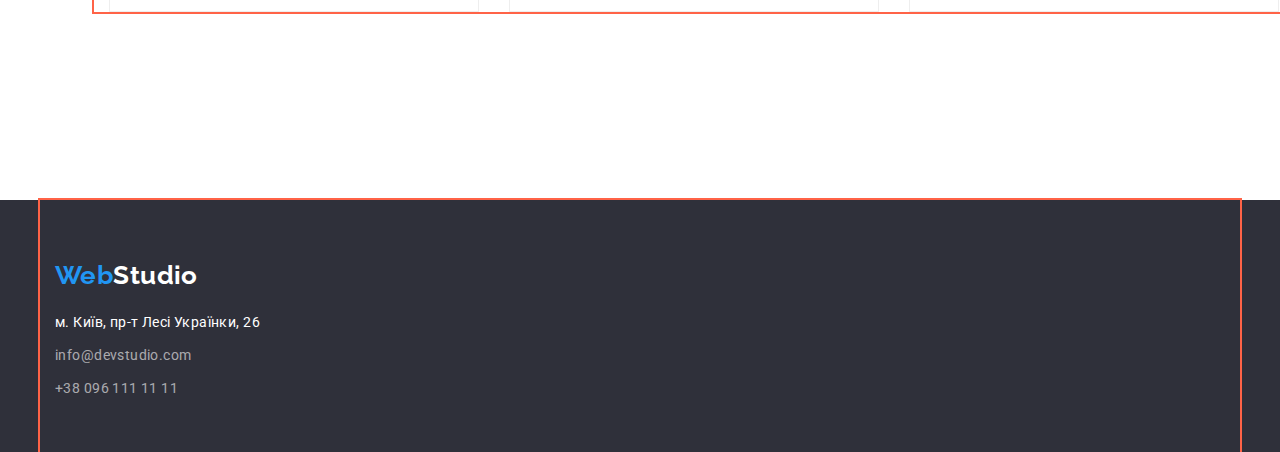
==== commit 6954a5b3: "heder need upgrate" ====
--- a/portfolio.html
+++ b/portfolio.html
@@ -21,10 +21,11 @@
     <!--header-->
     <header class="header">
       <div class="nav container">
-        <a href="./index.html" class="nav-logo logo link"
-          ><span class="navigate-logo">Web</span>Studio</a
-        >
         <nav class="nav-main">
+          <a href="./indexhtml" class="nav-logo logo link"
+            ><span class="navigate-logo">Web</span>Studio
+          </a>
+
           <ul class="nav-menu list">
             <li class="nav-item">
               <a href="./index.html" class="nav-link link">Студія</a>
@@ -38,20 +39,20 @@
               <a href="" class="nav-link link">Контакти</a>
             </li>
           </ul>
+
+          <ul class="nav-list list">
+            <li class="contact-item">
+              <a href="mailto:info@devstudio.com" class="nav-contact link"
+                >info@devstudio.com</a
+              >
+            </li>
+            <li class="contact-item">
+              <a href="tel:+380961111111" class="nav-contact link"
+                >+38 096 111 11 11</a
+              >
+            </li>
+          </ul>
         </nav>
-
-        <ul class="nav-list list">
-          <li class="contact-item">
-            <a href="mailto:info@devstudio.com" class="nav-contact link"
-              >info@devstudio.com</a
-            >
-          </li>
-          <li class="contact-item">
-            <a href="tel:+380961111111" class="nav-contact link"
-              >+38 096 111 11 11</a
-            >
-          </li>
-        </ul>
       </div>
     </header>
 
--- a/css/styles.css
+++ b/css/styles.css
@@ -36,22 +36,21 @@
   width: 1200px;
   padding: 0 15px 0 15px;
   margin: 0 auto;
-  /* outline: 2px solid tomato; */
-}
-
-.list {
-  list-style: none;
-  margin: 0;
+  outline: 2px solid tomato;
+}
+
+.visually-hidden {
+  position: absolute;
+  width: 1px;
+  height: 1px;
+  margin: -1px;
+  border: 0;
   padding: 0;
-}
-
-.link {
-  text-decoration: none;
-  cursor: pointer;
-}
-
-.title {
-  color: var(--title-text-color);
+
+  white-space: nowrap;
+  clip-path: inset(100%);
+  clip: rect(0 0 0 0);
+  overflow: hidden;
 }
 
 p,
@@ -70,18 +69,23 @@
   padding-left: 0;
 }
 
-.visually-hidden {
-  position: absolute;
-  width: 1px;
-  height: 1px;
-  margin: -1px;
-  border: 0;
+.list {
+  list-style: none;
+  margin: 0;
   padding: 0;
-
-  white-space: nowrap;
-  clip-path: inset(100%);
-  clip: rect(0 0 0 0);
-  overflow: hidden;
+}
+
+.link {
+  text-decoration: none;
+  cursor: pointer;
+}
+
+.title {
+  color: var(--title-text-color);
+}
+
+.section {
+  padding: 94px;
 }
 
 /* =========================================LOGO*/
@@ -117,9 +121,8 @@
 
 /* =======================================NAV*/
 
-.nav {
-  display: flex;
-  align-items: center;
+.nav-main {
+  display: flex;
 }
 
 /* nav menu */
@@ -127,6 +130,9 @@
   display: flex;
   margin-left: 93px;
 }
+
+/* .nav-item {
+} */
 
 .nav-menu .nav-item:not(:last-child) {
   margin-right: 50px;
@@ -162,8 +168,8 @@
   margin-right: 50px;
 }
 
-.nav-list .nav-contact {
-  display: block;
+.nav-list .contact {
+  /* display: block; */
   padding: 32px 0;
 
   color: var(--primary-text-color);
@@ -172,8 +178,16 @@
   letter-spacing: 0.02em;
 }
 
-.nav-contact:hover,
-.nav-contact:focus {
+/* .nav-mail {
+  min-width: 135px;
+}
+
+.nav-tel {
+  min-width: 122px;
+} */
+
+.contact:hover,
+.contact:focus {
   color: var(--accent);
 }
 
@@ -228,7 +242,6 @@
 
 .about-list {
   display: flex;
-  margin: 94px 0;
 }
 
 .about-item {
@@ -257,7 +270,6 @@
 
 .work-list {
   display: flex;
-  margin-bottom: 94px;
 }
 
 .work-item {
@@ -288,7 +300,6 @@
 
 .team-list {
   display: flex;
-  margin-bottom: 94px;
 }
 
 .team-item {
@@ -306,9 +317,9 @@
   margin-right: 0;
 }
 
-.team-section-title {
+/* .team-section-title {
   padding-top: 94px;
-}
+} */
 
 .team-subtitle {
   margin-top: 30px;
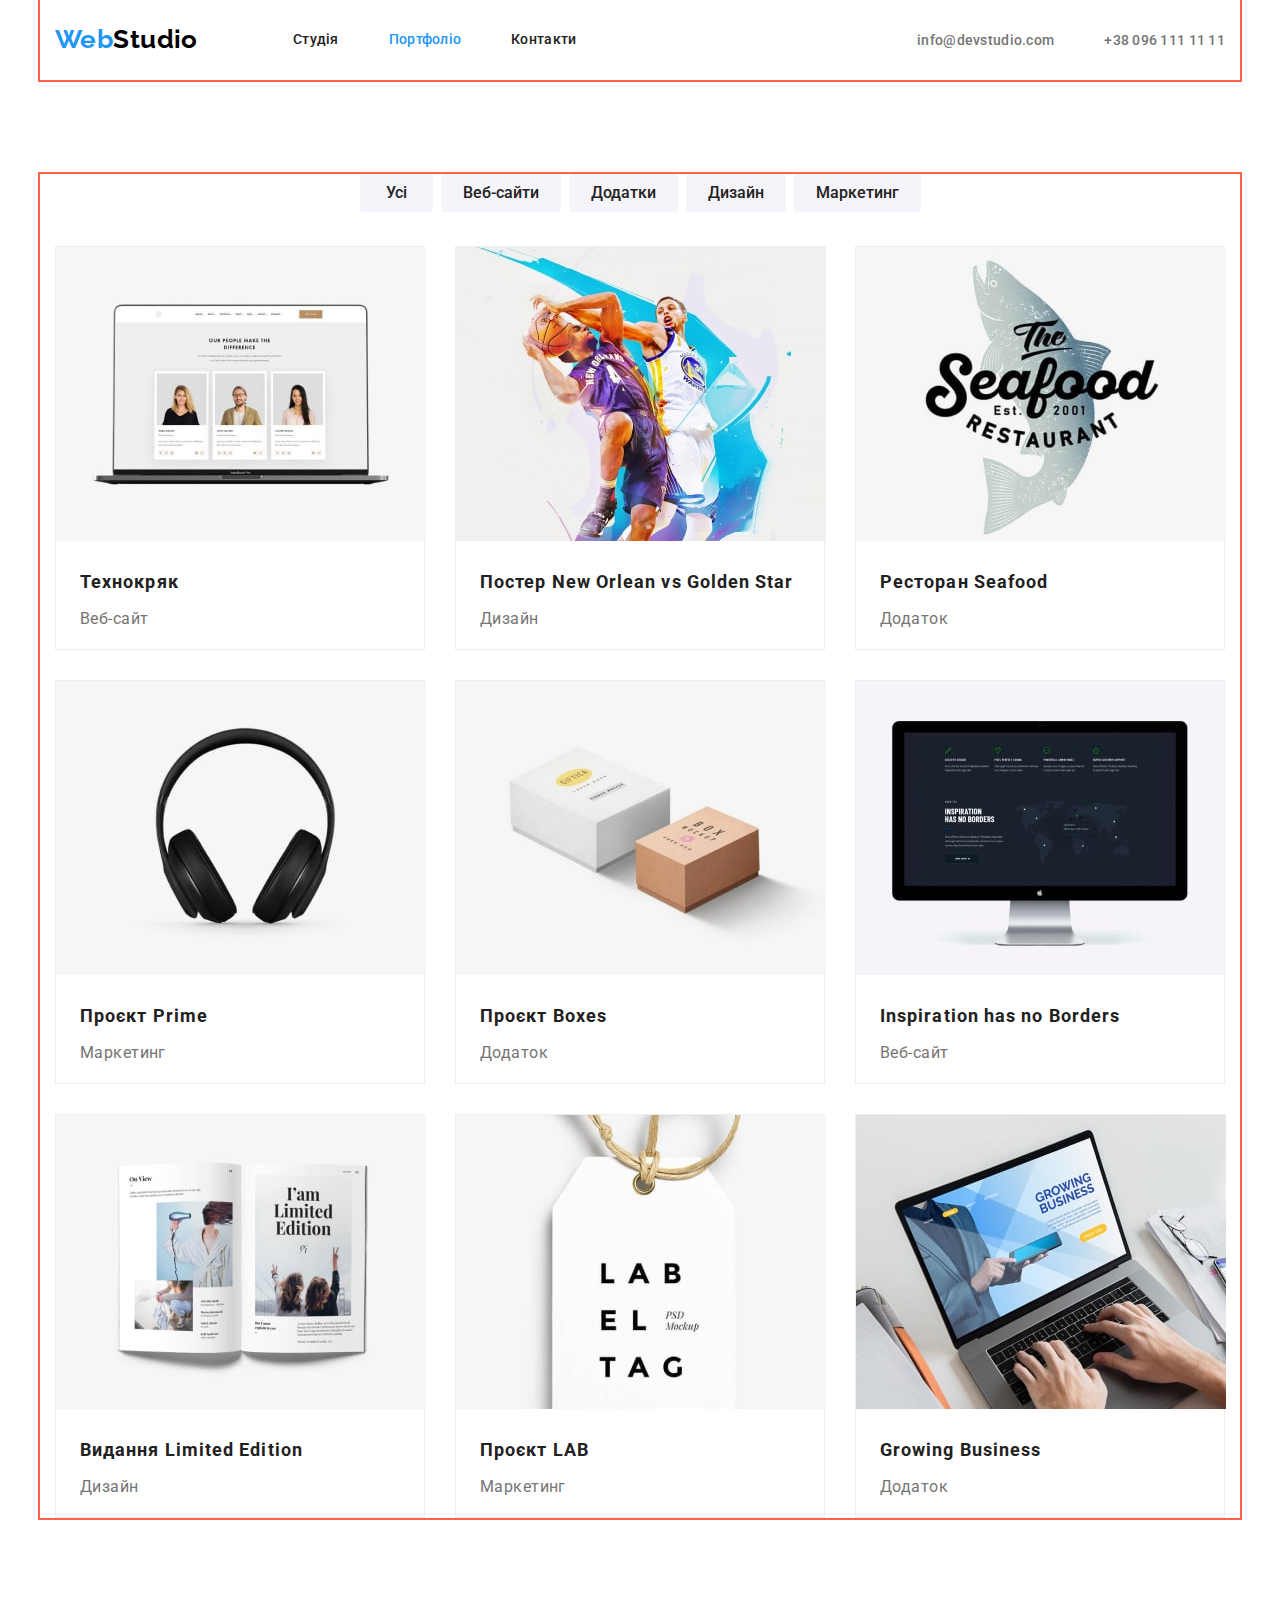
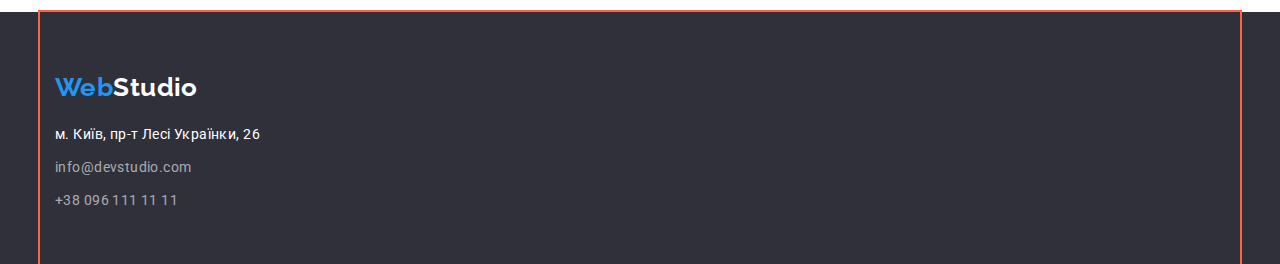
==== commit a2481423: "full flex upgrate" ====
--- a/portfolio.html
+++ b/portfolio.html
@@ -28,36 +28,36 @@
 
           <ul class="nav-menu list">
             <li class="nav-item">
-              <a href="./index.html" class="nav-link link">Студія</a>
+              <a href="./index.html" class="nav-link link"> Студія </a>
             </li>
             <li class="nav-item">
-              <a href="" class="nav-link link"
-                ><span class="nav-inner">Портфоліо</span></a
+              <a href="./portfolio.html" class="nav-link link">
+                <span class="nav-inner">Портфоліо</span></a
               >
             </li>
             <li class="nav-item">
               <a href="" class="nav-link link">Контакти</a>
             </li>
           </ul>
-
-          <ul class="nav-list list">
-            <li class="contact-item">
-              <a href="mailto:info@devstudio.com" class="nav-contact link"
-                >info@devstudio.com</a
-              >
-            </li>
-            <li class="contact-item">
-              <a href="tel:+380961111111" class="nav-contact link"
-                >+38 096 111 11 11</a
-              >
-            </li>
-          </ul>
         </nav>
+
+        <ul class="nav-list list">
+          <li class="contact-item">
+            <a href="mailto:info@devstudio.com" class="nav-mail contact link"
+              >info@devstudio.com</a
+            >
+          </li>
+          <li class="contact-item">
+            <a href="tel:+380961111111" class="nav-tel contact link"
+              >+38 096 111 11 11</a
+            >
+          </li>
+        </ul>
       </div>
     </header>
 
+    <!-- Main Content -->
     <main>
-      <!-- Content -->
       <section class="content section">
         <div class="container">
           <h1 class="visually-hidden">Portfolio</h1>
--- a/css/styles.css
+++ b/css/styles.css
@@ -85,7 +85,7 @@
 }
 
 .section {
-  padding: 94px;
+  padding: 94px 0;
 }
 
 /* =========================================LOGO*/
@@ -120,9 +120,13 @@
 }
 
 /* =======================================NAV*/
+.nav.container {
+  display: flex;
+}
 
 .nav-main {
   display: flex;
+  align-self: center;
 }
 
 /* nav menu */
@@ -130,9 +134,6 @@
   display: flex;
   margin-left: 93px;
 }
-
-/* .nav-item {
-} */
 
 .nav-menu .nav-item:not(:last-child) {
   margin-right: 50px;
@@ -162,6 +163,7 @@
 .nav-list {
   display: flex;
   margin-left: auto;
+  align-items: center;
 }
 
 .nav-list .contact-item:not(:last-child) {
@@ -169,7 +171,6 @@
 }
 
 .nav-list .contact {
-  /* display: block; */
   padding: 32px 0;
 
   color: var(--primary-text-color);
@@ -178,14 +179,6 @@
   letter-spacing: 0.02em;
 }
 
-/* .nav-mail {
-  min-width: 135px;
-}
-
-.nav-tel {
-  min-width: 122px;
-} */
-
 .contact:hover,
 .contact:focus {
   color: var(--accent);
@@ -196,6 +189,7 @@
   background-color: var(--footer-bcg-color);
   color: var(--white-color);
   text-align: center;
+  padding: 200px 0;
 }
 
 .hero-title {
@@ -206,10 +200,11 @@
   text-transform: uppercase;
 
   display: block;
-  padding: 200px 0 30px 0;
   max-width: 696px;
   text-align: center;
-  margin: 0 auto;
+  margin-left: auto;
+  margin-right: auto;
+  margin-bottom: 30px;
 }
 
 .hero-btn {
@@ -268,6 +263,10 @@
 
 /* ======================================WORK*/
 
+.work.section {
+  padding-top: 0;
+}
+
 .work-list {
   display: flex;
 }
@@ -285,7 +284,7 @@
 
 .work-section-title,
 .team-section-title {
-  padding-bottom: 50px;
+  margin-bottom: 50px;
 
   font-size: 36px;
   line-height: 1.17;
@@ -305,8 +304,7 @@
 .team-item {
   width: calc((100%-3 * 30px) / 4);
   margin-right: 30px;
-  width: 270px;
-  height: 368px;
+  padding-bottom: 30px;
 
   box-shadow: 0px 1px 3px rgba(0, 0, 0, 0.12), 0px 1px 1px rgba(0, 0, 0, 0.14),
     0px 2px 1px rgba(0, 0, 0, 0.2);
@@ -387,7 +385,6 @@
   display: flex;
   justify-content: center;
   margin-bottom: 34px;
-  margin-top: 94px;
   min-width: 575px;
 }
 
@@ -423,7 +420,6 @@
 .gallery-list {
   display: flex;
   flex-wrap: wrap;
-  margin-bottom: 94px;
 }
 
 .gallery-item {
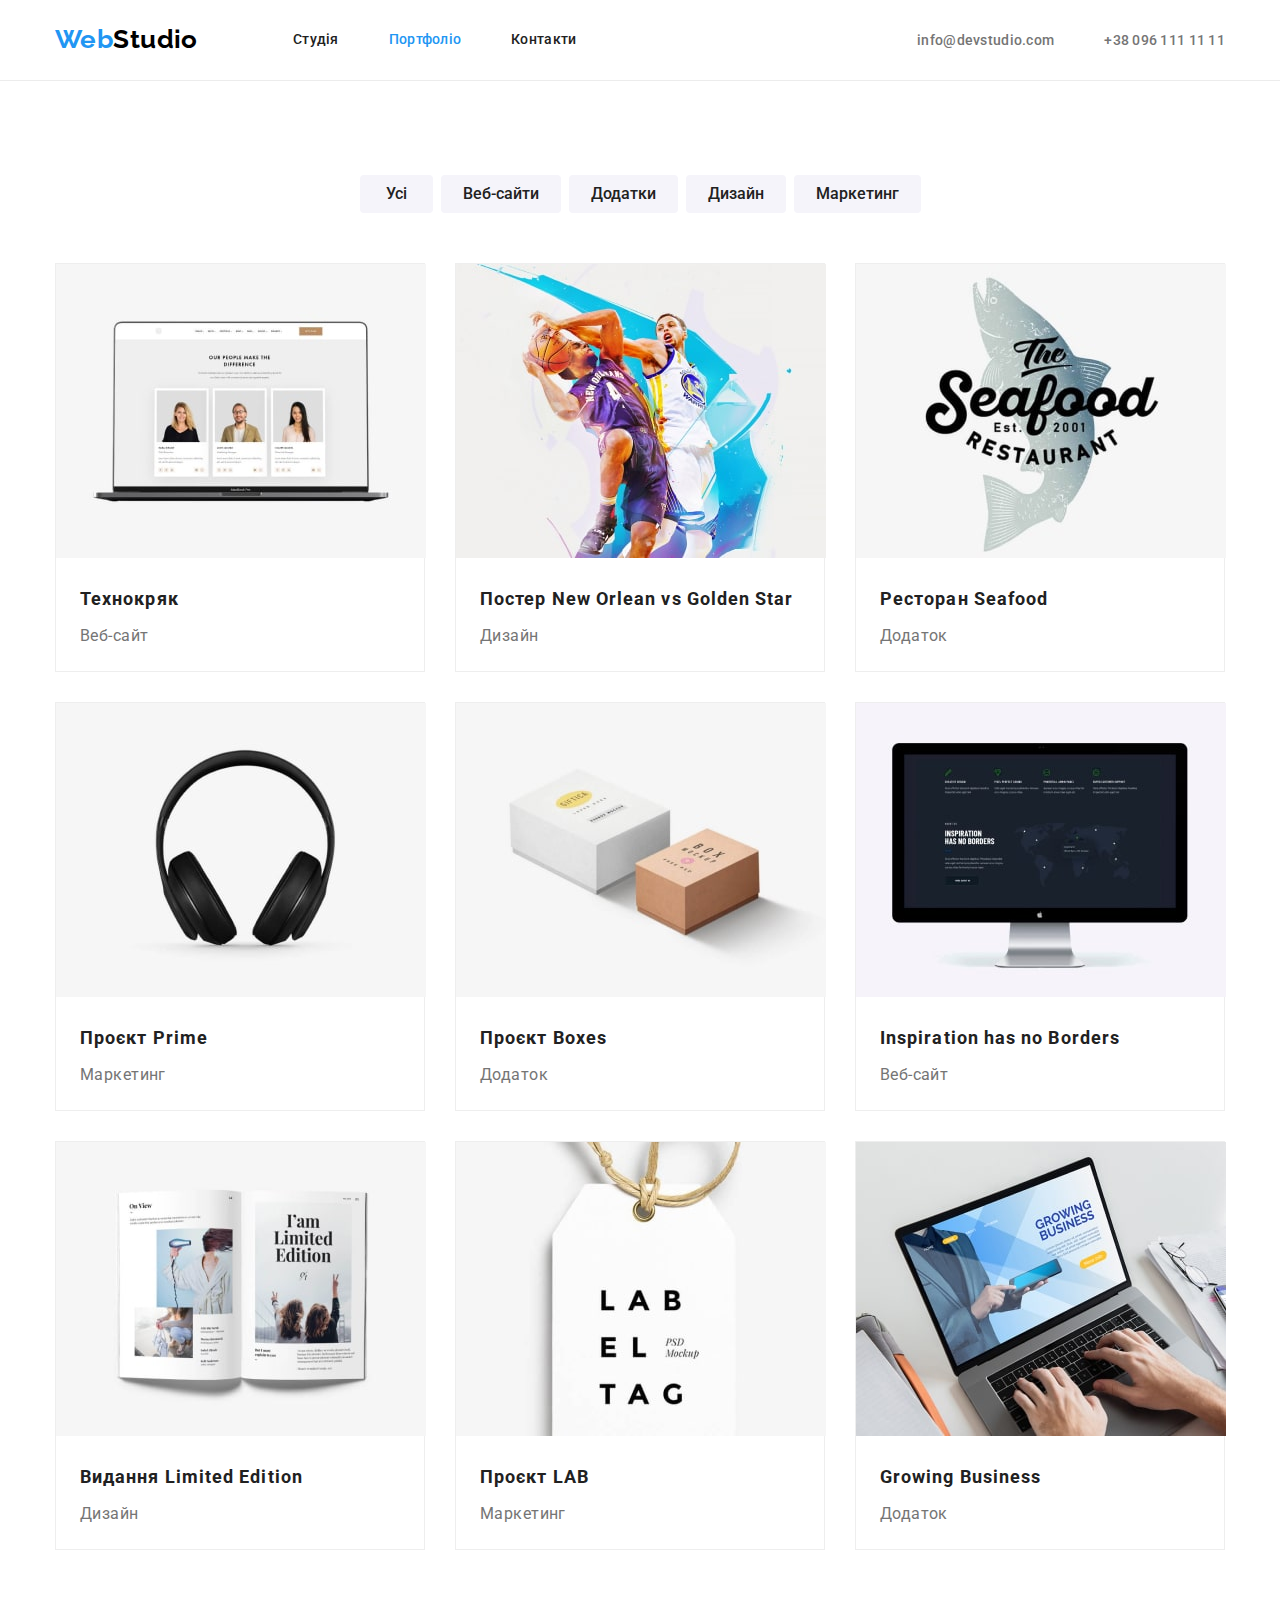
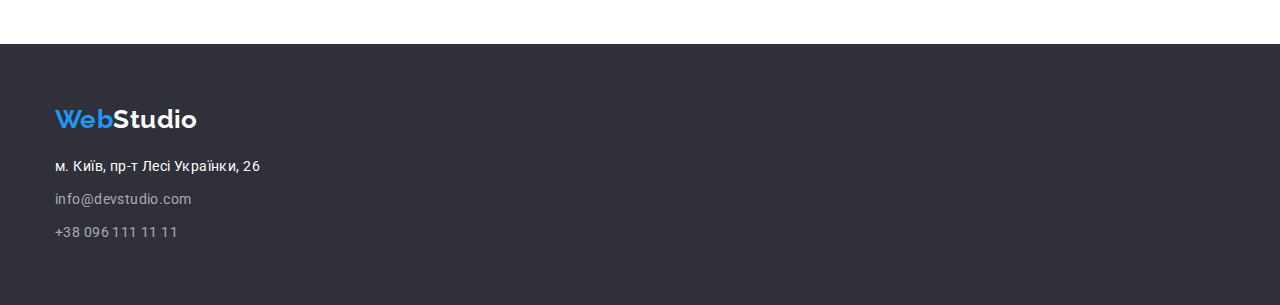
==== commit a3646cac: "hw3 up" ====
--- a/portfolio.html
+++ b/portfolio.html
@@ -87,8 +87,10 @@
                 width="370"
                 height="294"
               />
-              <h2 class="gallery-title title">Технокряк</h2>
-              <p class="gallery-text text">Веб-сайт</p>
+              <div class="gallery-content">
+                <h2 class="gallery-title title">Технокряк</h2>
+                <p class="gallery-text text">Веб-сайт</p>
+              </div>
             </li>
             <li class="gallery-item item">
               <img
@@ -97,10 +99,12 @@
                 width="370"
                 height="294"
               />
-              <h2 class="gallery-title title">
-                Постер New Orlean vs Golden Star
-              </h2>
-              <p class="gallery-text text">Дизайн</p>
+              <div class="gallery-content">
+                <h2 class="gallery-title title">
+                  Постер New Orlean vs Golden Star
+                </h2>
+                <p class="gallery-text text">Дизайн</p>
+              </div>
             </li>
             <li class="gallery-item item">
               <img
@@ -109,8 +113,10 @@
                 width="370"
                 height="294"
               />
-              <h2 class="gallery-title title">Ресторан Seafood</h2>
-              <p class="gallery-text text">Додаток</p>
+              <div class="gallery-content">
+                <h2 class="gallery-title title">Ресторан Seafood</h2>
+                <p class="gallery-text text">Додаток</p>
+              </div>
             </li>
             <li class="gallery-item item">
               <img
@@ -119,8 +125,10 @@
                 width="370"
                 height="294"
               />
-              <h2 class="gallery-title title">Проєкт Prime</h2>
-              <p class="gallery-text text">Маркетинг</p>
+              <div class="gallery-content">
+                <h2 class="gallery-title title">Проєкт Prime</h2>
+                <p class="gallery-text text">Маркетинг</p>
+              </div>
             </li>
             <li class="gallery-item item">
               <img
@@ -129,8 +137,10 @@
                 width="370"
                 height="294"
               />
-              <h2 class="gallery-title title">Проєкт Boxes</h2>
-              <p class="gallery-text text">Додаток</p>
+              <div class="gallery-content">
+                <h2 class="gallery-title title">Проєкт Boxes</h2>
+                <p class="gallery-text text">Додаток</p>
+              </div>
             </li>
             <li class="gallery-item item">
               <img
@@ -139,8 +149,10 @@
                 width="370"
                 height="294"
               />
-              <h2 class="gallery-title title">Inspiration has no Borders</h2>
-              <p class="gallery-text text">Веб-сайт</p>
+              <div class="gallery-content">
+                <h2 class="gallery-title title">Inspiration has no Borders</h2>
+                <p class="gallery-text text">Веб-сайт</p>
+              </div>
             </li>
             <li class="gallery-item item">
               <img
@@ -149,8 +161,10 @@
                 width="370"
                 height="294"
               />
-              <h2 class="gallery-title title">Видання Limited Edition</h2>
-              <p class="gallery-text text">Дизайн</p>
+              <div class="gallery-content">
+                <h2 class="gallery-title title">Видання Limited Edition</h2>
+                <p class="gallery-text text">Дизайн</p>
+              </div>
             </li>
             <li class="gallery-item item">
               <img
@@ -159,8 +173,10 @@
                 width="370"
                 height="294"
               />
-              <h2 class="gallery-title title">Проєкт LAB</h2>
-              <p class="gallery-text text">Маркетинг</p>
+              <div class="gallery-content">
+                <h2 class="gallery-title title">Проєкт LAB</h2>
+                <p class="gallery-text text">Маркетинг</p>
+              </div>
             </li>
             <li class="gallery-item item">
               <img
@@ -169,8 +185,10 @@
                 width="370"
                 height="294"
               />
-              <h2 class="gallery-title title">Growing Business</h2>
-              <p class="gallery-text text">Додаток</p>
+              <div class="gallery-content">
+                <h2 class="gallery-title title">Growing Business</h2>
+                <p class="gallery-text text">Додаток</p>
+              </div>
             </li>
           </ul>
         </div>
--- a/css/styles.css
+++ b/css/styles.css
@@ -36,7 +36,7 @@
   width: 1200px;
   padding: 0 15px 0 15px;
   margin: 0 auto;
-  outline: 2px solid tomato;
+  /* outline: 2px solid tomato; */
 }
 
 .visually-hidden {
@@ -88,6 +88,12 @@
   padding: 94px 0;
 }
 
+/* Header */
+
+.header {
+  border-bottom: 1px solid #ececec;
+}
+
 /* =========================================LOGO*/
 .logo {
   color: var(--black-color);
@@ -109,7 +115,6 @@
 
 .footer .logo {
   display: inline-block;
-  padding-top: 60px;
   margin-bottom: 20px;
 
   color: var(--white-color);
@@ -240,7 +245,7 @@
 }
 
 .about-item {
-  width: calc((100% / 90px) / 4);
+  width: calc((100% - 3 * 30px) / 4);
   margin-right: 30px;
 }
 
@@ -302,10 +307,11 @@
 }
 
 .team-item {
-  width: calc((100%-3 * 30px) / 4);
+  width: calc((100% - 3 * 30px) / 4);
   margin-right: 30px;
   padding-bottom: 30px;
 
+  background-color: var(--white-color);
   box-shadow: 0px 1px 3px rgba(0, 0, 0, 0.12), 0px 1px 1px rgba(0, 0, 0, 0.14),
     0px 2px 1px rgba(0, 0, 0, 0.2);
   border-radius: 0px 0px 4px 4px;
@@ -340,17 +346,13 @@
 /* ====================================FOOTER*/
 
 .footer {
+  padding: 60px 0;
+
   background-color: var(--footer-bcg-color);
 }
 
 .address {
   font-style: normal;
-  padding-bottom: 60px;
-}
-
-.footer-list {
-  width: 231px;
-  height: 81px;
 }
 
 .footer-list .footer-item + .footer-item {
@@ -384,8 +386,7 @@
 .content-list {
   display: flex;
   justify-content: center;
-  margin-bottom: 34px;
-  min-width: 575px;
+  margin-bottom: 50px;
 }
 
 .content-list .content-item + .content-item {
@@ -425,8 +426,6 @@
 .gallery-item {
   display: block;
   width: calc((100% - 2 * 30px) / 3);
-  max-height: 404px;
-  min-width: 370px;
   margin-right: 30px;
   margin-bottom: 30px;
   border: 1px solid #eeeeee;
@@ -441,7 +440,6 @@
 }
 
 .gallery-title {
-  padding: 20px 24px 0 24px;
   margin: 0;
 
   font-size: 18px;
@@ -450,9 +448,12 @@
 }
 
 .gallery-text {
-  padding: 4px 24px 20px 24px;
-  margin: 0;
+  margin: 4px 0 0 0;
 
   font-size: 16px;
   line-height: 1.88;
 }
+
+.gallery-content {
+  padding: 20px 24px;
+}
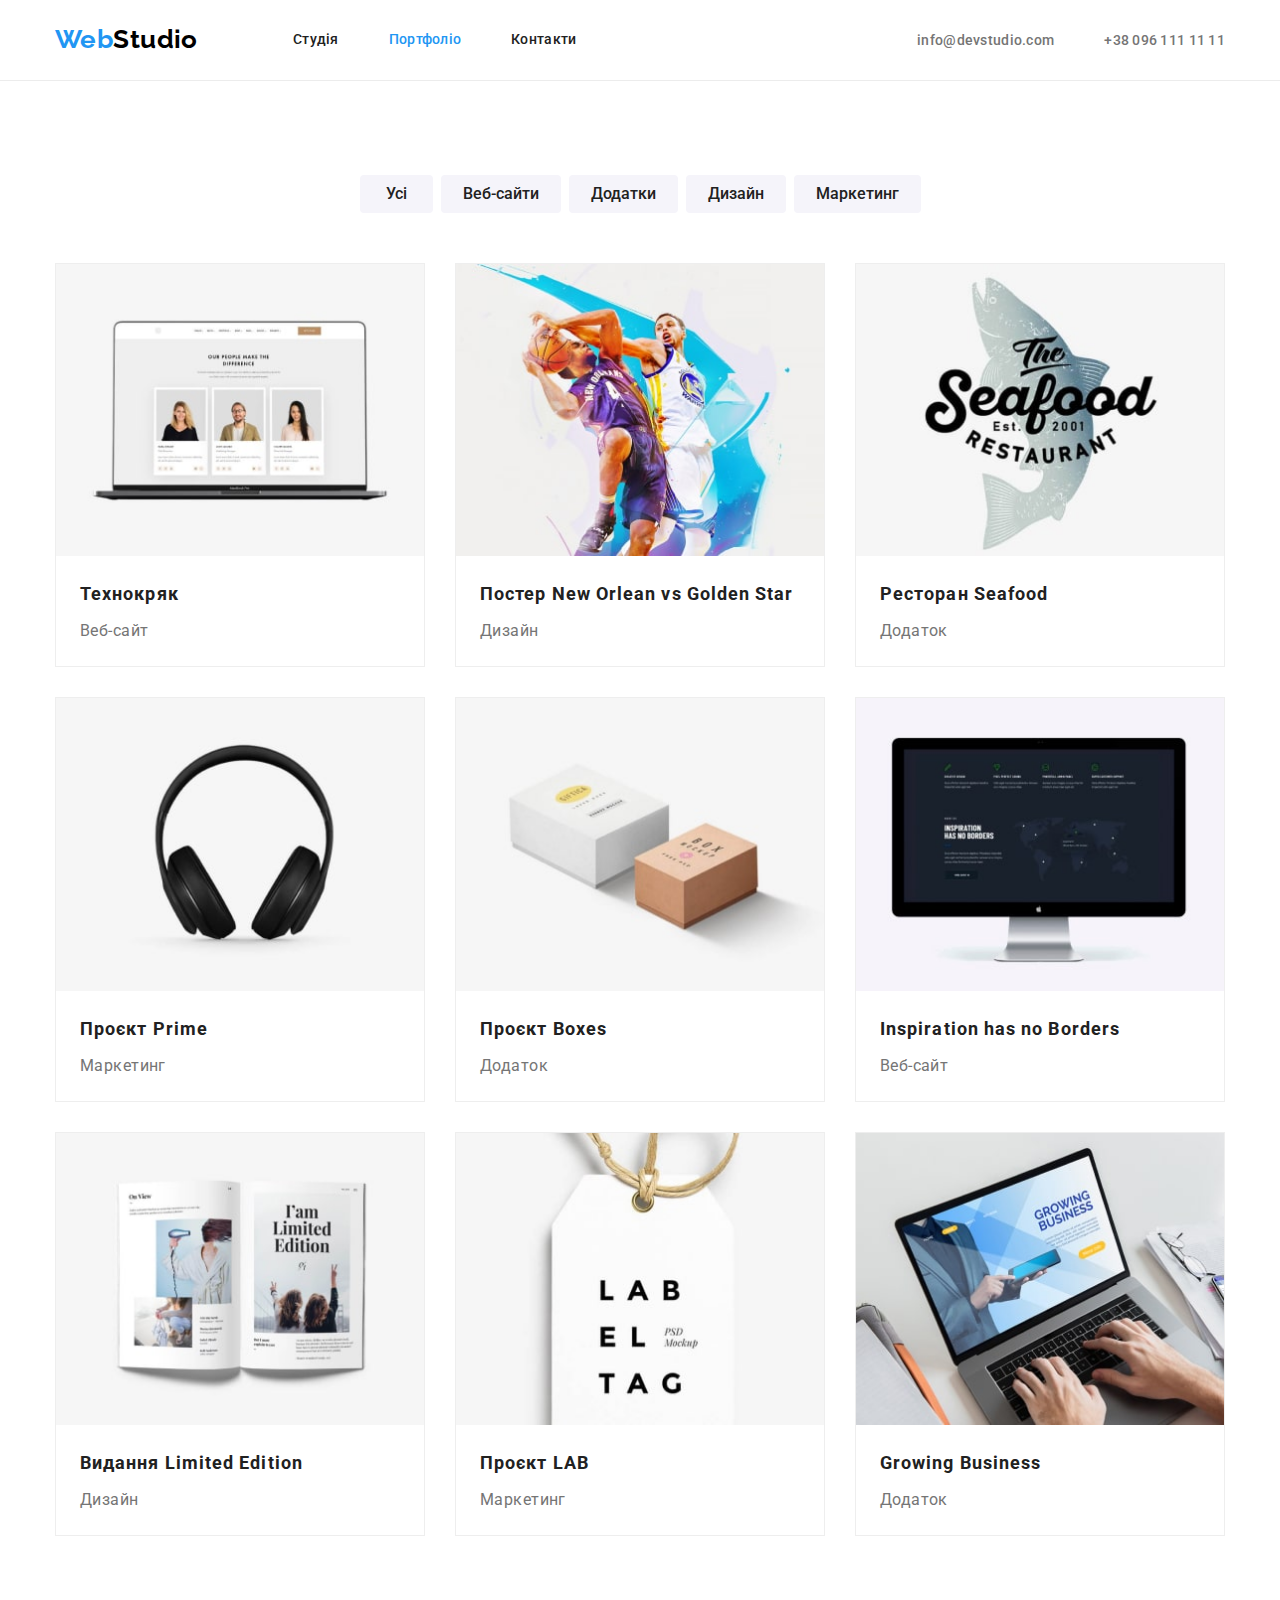
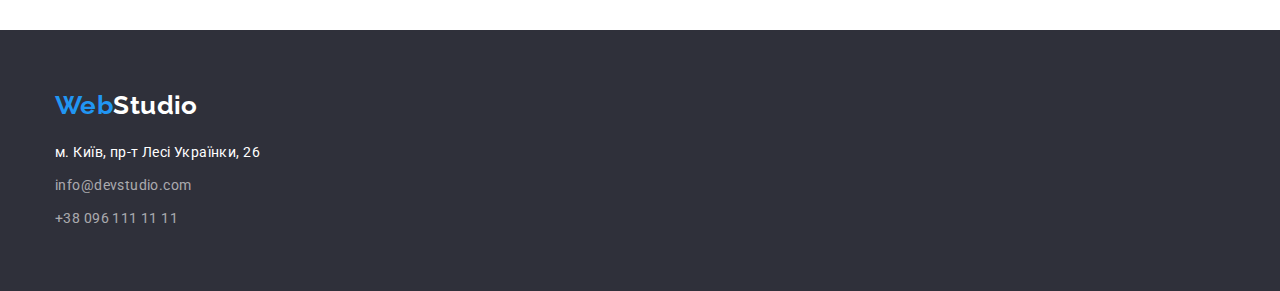
==== commit bf6379d9: "add reset and fix code" ====
--- a/portfolio.html
+++ b/portfolio.html
@@ -22,7 +22,7 @@
     <header class="header">
       <div class="nav container">
         <nav class="nav-main">
-          <a href="./indexhtml" class="nav-logo logo link"
+          <a href="./index.html" class="nav-logo logo link"
             ><span class="navigate-logo">Web</span>Studio
           </a>
 
--- a/css/styles.css
+++ b/css/styles.css
@@ -32,6 +32,7 @@
   letter-spacing: 0.03em;
 }
 
+/* utils */
 .container {
   width: 1200px;
   padding: 0 15px 0 15px;
@@ -53,43 +54,57 @@
   overflow: hidden;
 }
 
-p,
+.title {
+  color: var(--title-text-color);
+}
+
+.section {
+  padding: 94px 0;
+}
+
+/* reset */
+html {
+  box-sizing: border-box;
+}
+*,
+*::after,
+*::before {
+  box-sizing: inherit;
+}
+/* Стили для обнуления верхних отступов у элементов */
 h1,
 h2,
 h3,
 h4,
 h5,
-h6 {
+h6,
+p {
   margin: 0;
 }
-
-ul,
-ol {
-  margin: 0;
-  padding-left: 0;
-}
-
+/* Класс для обнуления базовых свойств у списков (ul) */
 .list {
   list-style: none;
+  padding-left: 0;
   margin: 0;
-  padding: 0;
-}
-
+}
+/* Класс для обнуления базовых свойств у ссылок */
 .link {
   text-decoration: none;
+  color: inherit;
   cursor: pointer;
 }
-
-.title {
-  color: var(--title-text-color);
-}
-
-.section {
-  padding: 94px 0;
+/* Свойства для корректного отображения картинок */
+img {
+  display: block;
+  max-width: 100%;
+  height: auto;
+}
+/* Свойства для обнуления курсива у address */
+address {
+  font-style: normal;
 }
 
 /* Header */
-
 .header {
   border-bottom: 1px solid #ececec;
 }
@@ -137,11 +152,8 @@
 /* nav menu */
 .nav-menu {
   display: flex;
+  gap: 50px;
   margin-left: 93px;
-}
-
-.nav-menu .nav-item:not(:last-child) {
-  margin-right: 50px;
 }
 
 .nav-menu .nav-link {
@@ -164,15 +176,11 @@
 }
 
 /* nav list contact */
-
 .nav-list {
   display: flex;
   margin-left: auto;
   align-items: center;
-}
-
-.nav-list .contact-item:not(:last-child) {
-  margin-right: 50px;
+  gap: 50px;
 }
 
 .nav-list .contact {
@@ -242,21 +250,16 @@
 
 .about-list {
   display: flex;
+  gap: 30px;
 }
 
 .about-item {
   width: calc((100% - 3 * 30px) / 4);
-  margin-right: 30px;
-}
-
-.about-item:nth-child(4n) {
-  margin-right: 0;
 }
 
 .about-title {
   margin-bottom: 10px;
 
-  font-size: 14px;
   line-height: 1.14;
   text-transform: uppercase;
 }
@@ -274,17 +277,11 @@
 
 .work-list {
   display: flex;
+  gap: 30px;
 }
 
 .work-item {
   display: block;
-  height: 294px;
-  width: calc((100% - 2 * 30px) / 3);
-  margin-right: 30px;
-}
-
-.work-item:nth-child(3n) {
-  margin-right: 0;
 }
 
 .work-section-title,
@@ -304,12 +301,11 @@
 
 .team-list {
   display: flex;
+  gap: 30px;
 }
 
 .team-item {
   width: calc((100% - 3 * 30px) / 4);
-  margin-right: 30px;
-  padding-bottom: 30px;
 
   background-color: var(--white-color);
   box-shadow: 0px 1px 3px rgba(0, 0, 0, 0.12), 0px 1px 1px rgba(0, 0, 0, 0.14),
@@ -317,16 +313,11 @@
   border-radius: 0px 0px 4px 4px;
 }
 
-.team-item:nth-child(4n) {
-  margin-right: 0;
-}
-
-/* .team-section-title {
-  padding-top: 94px;
-} */
+.team-content {
+  padding: 30px 60px;
+}
 
 .team-subtitle {
-  margin-top: 30px;
   margin-bottom: 10px;
 
   font-weight: 500;
@@ -336,8 +327,6 @@
 }
 
 .team-text {
-  margin: 0;
-
   font-size: 16px;
   line-height: 1.18;
   text-align: center;
@@ -387,10 +376,7 @@
   display: flex;
   justify-content: center;
   margin-bottom: 50px;
-}
-
-.content-list .content-item + .content-item {
-  margin-left: 8px;
+  gap: 8px;
 }
 
 .content-btn {
@@ -417,26 +403,16 @@
 }
 
 /* Gallery list */
-
 .gallery-list {
   display: flex;
   flex-wrap: wrap;
+  gap: 30px;
 }
 
 .gallery-item {
   display: block;
   width: calc((100% - 2 * 30px) / 3);
-  margin-right: 30px;
-  margin-bottom: 30px;
   border: 1px solid #eeeeee;
-}
-
-.gallery-item:nth-child(3n) {
-  margin-right: 0;
-}
-
-.gallery-item:nth-last-child(-n + 3) {
-  margin-bottom: 0;
 }
 
 .gallery-title {
